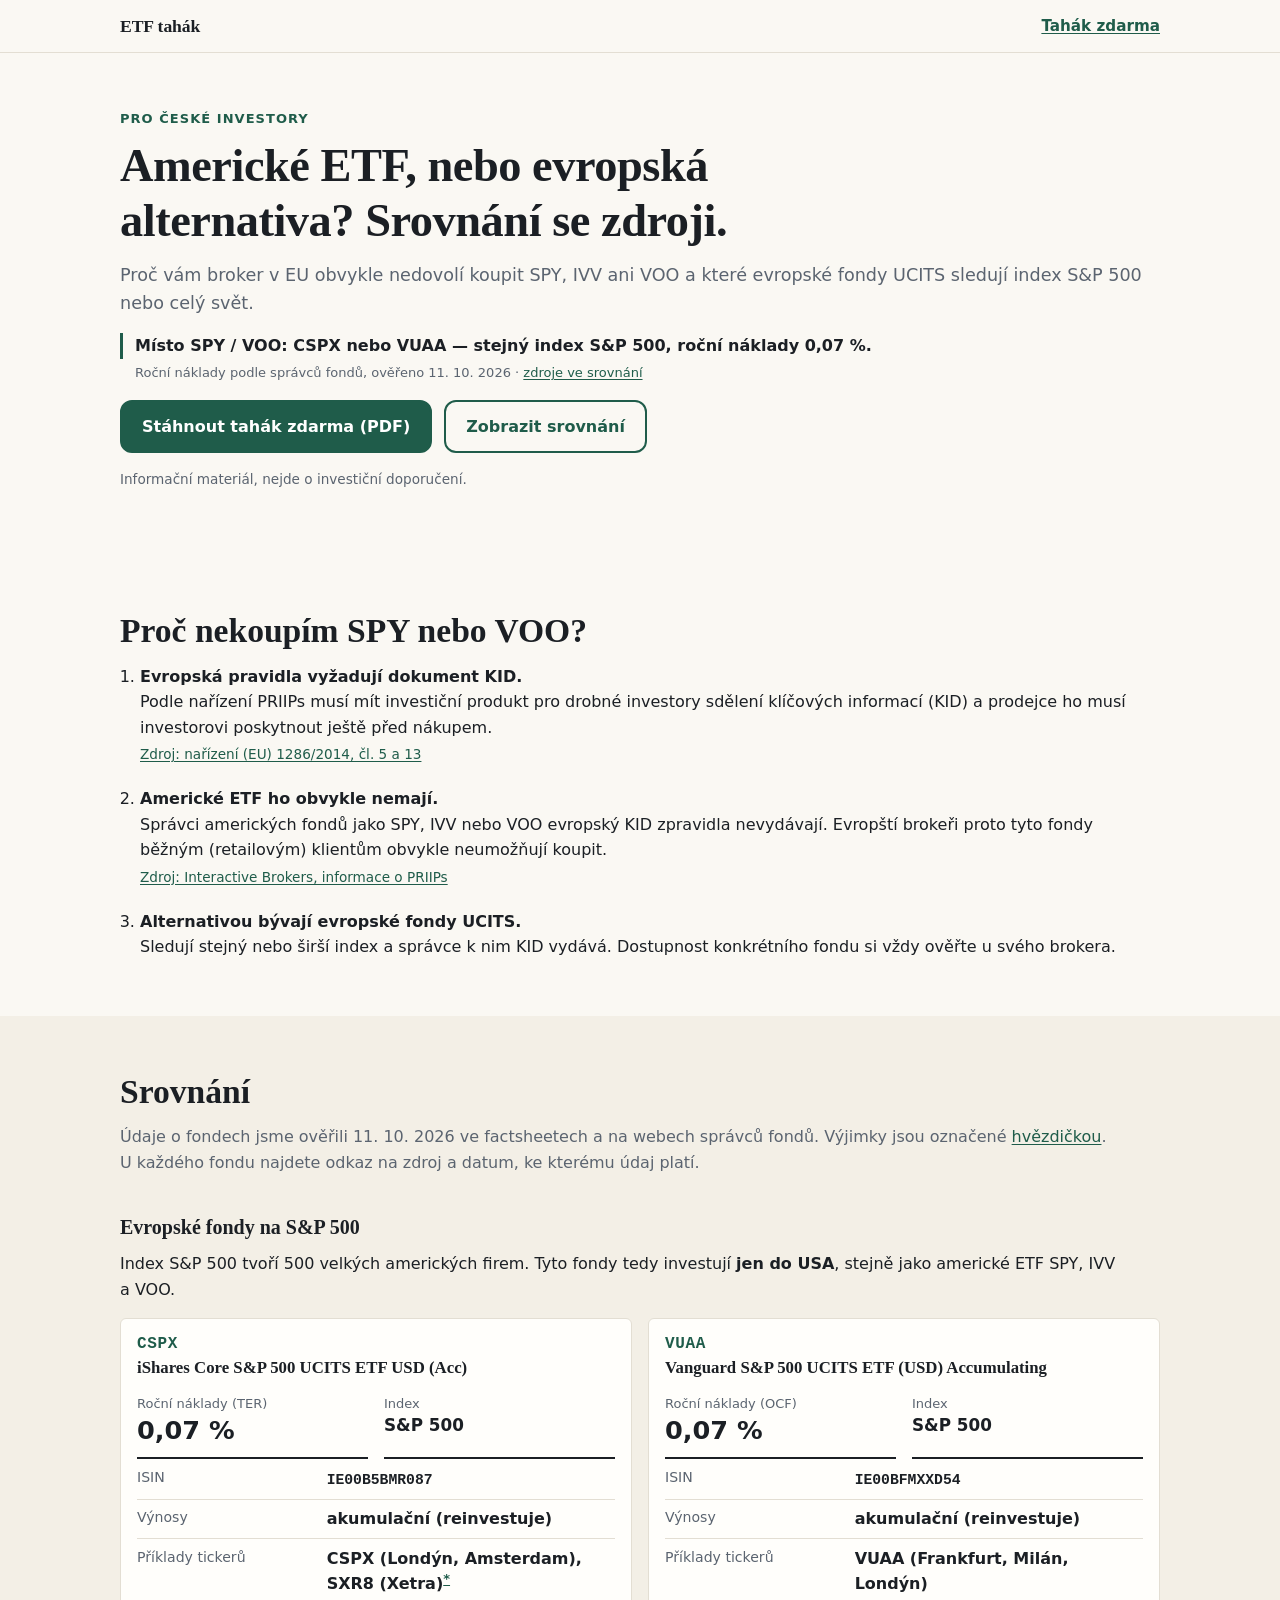
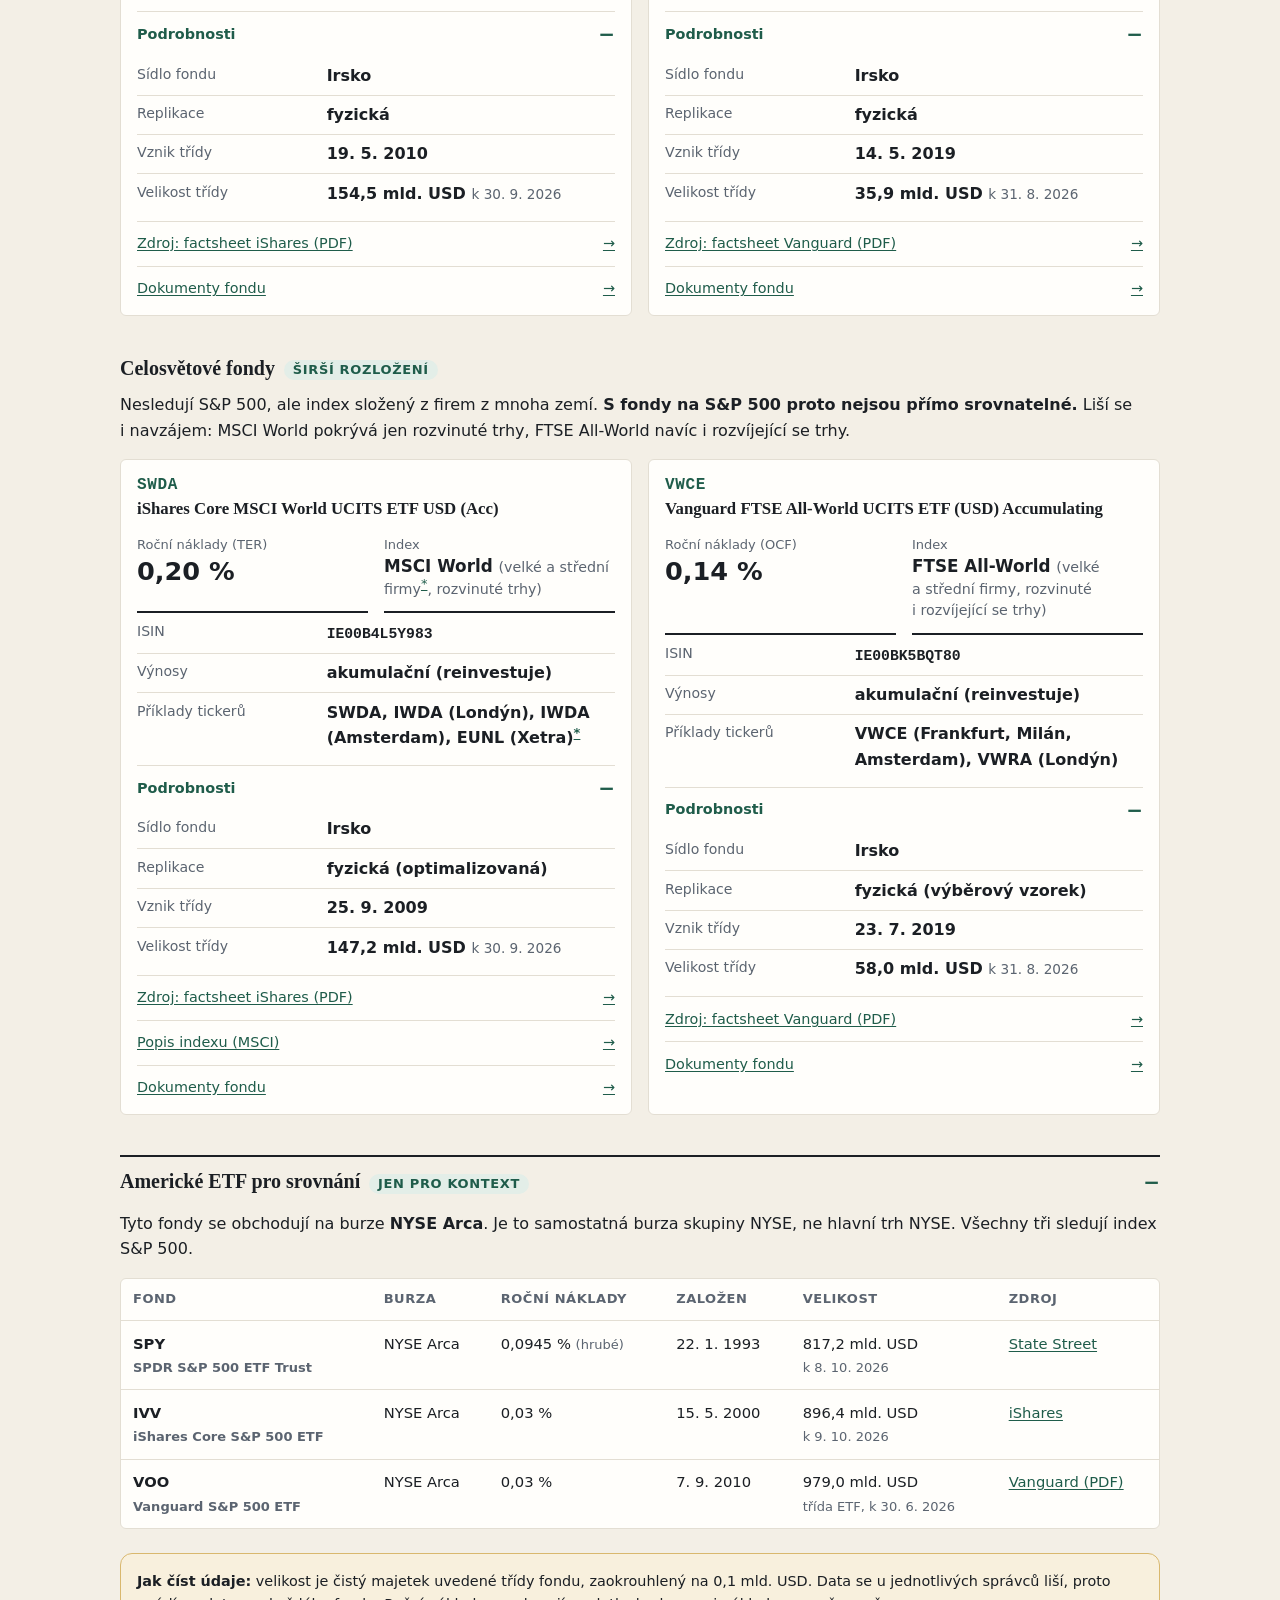
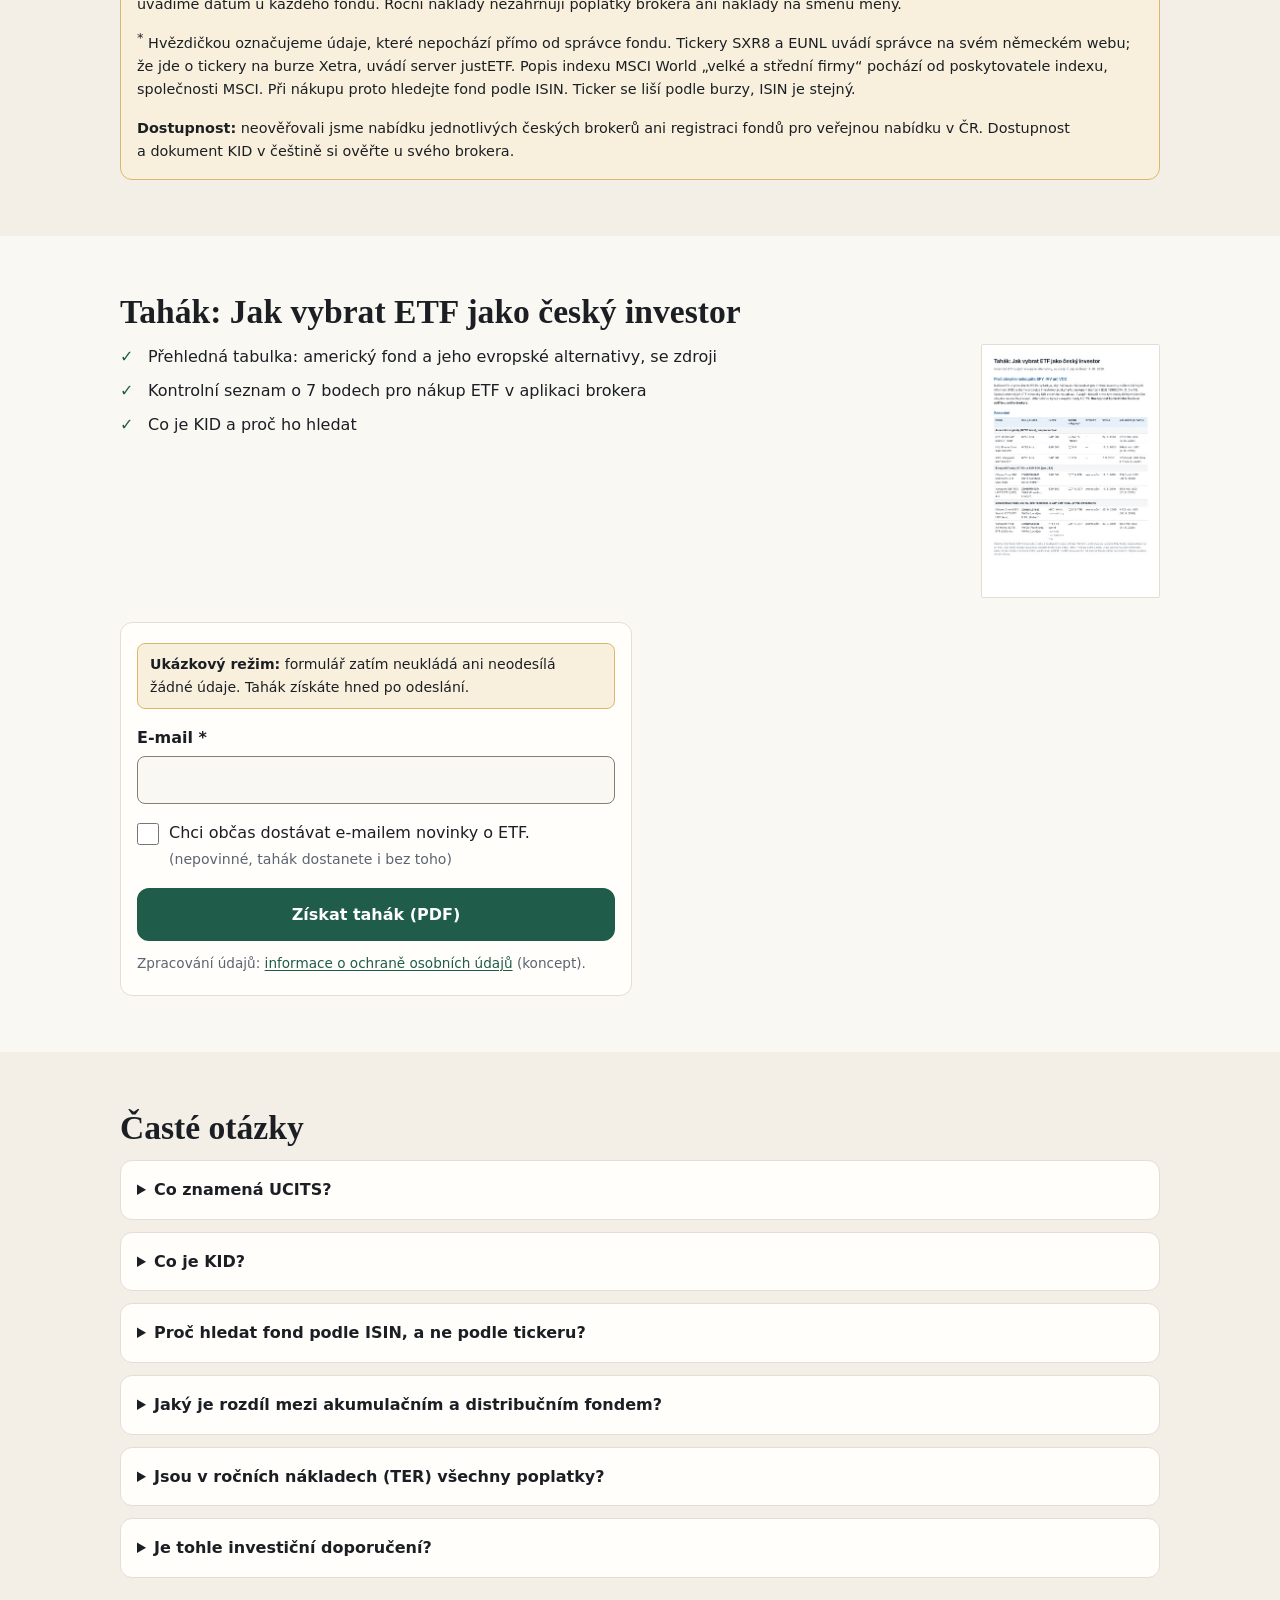
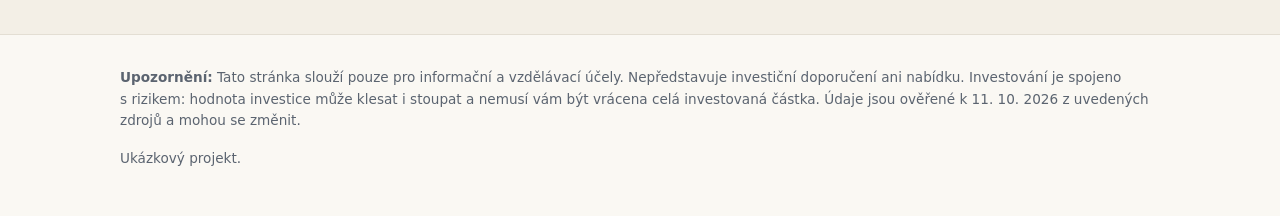
==== index.html @ d131d6ca "feat: mobile conversion and spacing refinement (M4) Hero - Teaser below the subheadline answers the " ====
<!doctype html>
<html lang="cs">
<head>
  <meta charset="utf-8">
  <meta name="viewport" content="width=device-width, initial-scale=1, viewport-fit=cover">
  <title>Americké ETF, nebo evropská alternativa? | Srovnání pro české investory</title>
  <meta name="description" content="Proč evropští brokeři obvykle nenabízejí SPY, IVV ani VOO a jaké evropské fondy UCITS sledují S&amp;P 500 nebo celý svět. Srovnání se zdroji a tahák v PDF zdarma.">
  <!-- Draft: keep out of search engines until the privacy details are confirmed. -->
  <meta name="robots" content="noindex">
  <link rel="icon" href="data:,">
  <meta name="color-scheme" content="light dark">
  <link rel="stylesheet" href="assets/styles.css">
  <script src="assets/app.js" defer></script>
  <!--
    Analytics (GoatCounter, cookieless). Disabled until the site code is known.
    To enable: replace YOUR_CODE and uncomment. Local addresses are not counted.
    <script id="goatcounter-script" data-goatcounter="https://YOUR_CODE.goatcounter.com/count" async src="https://gc.zgo.at/count.js"></script>
  -->
</head>
<body>
  <a class="skip-link" href="#obsah">Přeskočit na obsah</a>

  <header class="site-header">
    <div class="wrap">
      <span class="logo">ETF&nbsp;tahák</span>
      <a class="header-cta" href="#tahak" data-track="cta_click">Tahák zdarma</a>
    </div>
  </header>

  <main id="obsah">
    <!-- Hero -->
    <section class="hero">
      <div class="wrap">
        <p class="eyebrow">Pro české investory</p>
        <h1 id="hero-title" data-variant="default">Americké ETF, nebo evropská alternativa? Srovnání se zdroji.</h1>
        <p class="lead" id="hero-lead">Proč vám broker v&nbsp;EU obvykle nedovolí koupit SPY, IVV ani VOO a&nbsp;které evropské fondy UCITS sledují index S&amp;P&nbsp;500 nebo celý svět.</p>
        <p class="hero-teaser" id="hero-teaser">Místo SPY / VOO: CSPX nebo VUAA — stejný index S&amp;P&nbsp;500, roční náklady 0,07&nbsp;%.</p>
        <p class="hero-teaser-src">Roční náklady podle správců fondů, ověřeno 11.&nbsp;10.&nbsp;2026 · <a href="#srovnani">zdroje ve srovnání</a></p>
        <div class="hero-actions">
          <a class="btn btn-primary" href="#tahak" data-track="cta_click">Stáhnout tahák zdarma (PDF)</a>
          <a class="btn btn-ghost" href="#srovnani" data-track="compare_click">Zobrazit srovnání</a>
        </div>
        <p class="disclaimer-inline">Informační materiál, nejde o&nbsp;investiční doporučení.</p>
      </div>
    </section>

    <!-- Why US ETFs are usually unavailable -->
    <section class="section" id="proc" aria-labelledby="proc-title">
      <div class="wrap">
        <h2 id="proc-title">Proč nekoupím SPY nebo VOO?</h2>
        <ol class="steps">
          <li>
            <strong>Evropská pravidla vyžadují dokument KID.</strong>
            Podle nařízení PRIIPs musí mít investiční produkt pro drobné investory sdělení klíčových informací (KID) a&nbsp;prodejce ho musí investorovi poskytnout ještě před nákupem.
            <a class="src" href="https://eur-lex.europa.eu/eli/reg/2014/1286/oj" target="_blank" rel="noopener">Zdroj: nařízení (EU) 1286/2014, čl.&nbsp;5 a&nbsp;13</a>
          </li>
          <li>
            <strong>Americké ETF ho obvykle nemají.</strong>
            Správci amerických fondů jako SPY, IVV nebo VOO evropský KID zpravidla nevydávají. Evropští brokeři proto tyto fondy běžným (retailovým) klientům obvykle neumožňují koupit.
            <a class="src" href="https://ibkb.interactivebrokers.com/node/2993" target="_blank" rel="noopener">Zdroj: Interactive Brokers, informace o&nbsp;PRIIPs</a>
          </li>
          <li>
            <strong>Alternativou bývají evropské fondy UCITS.</strong>
            Sledují stejný nebo širší index a&nbsp;správce k&nbsp;nim KID vydává. Dostupnost konkrétního fondu si vždy ověřte u&nbsp;svého brokera.
          </li>
        </ol>
      </div>
    </section>

    <!-- Comparison -->
    <section class="section section-alt" id="srovnani" aria-labelledby="srovnani-title">
      <div class="wrap">
        <h2 id="srovnani-title">Srovnání</h2>
        <p class="section-note">Údaje o&nbsp;fondech jsme ověřili 11.&nbsp;10.&nbsp;2026 ve factsheetech a&nbsp;na webech správců fondů. Výjimky jsou označené <a href="#pozn-vyjimky">hvězdičkou</a>. U&nbsp;každého fondu najdete odkaz na zdroj a&nbsp;datum, ke kterému údaj platí.</p>

        <!-- UCITS: S&P 500 -->
        <h3 class="group-title">Evropské fondy na S&amp;P&nbsp;500</h3>
        <p>Index S&amp;P&nbsp;500 tvoří 500 velkých amerických firem. Tyto fondy tedy investují <strong>jen do USA</strong>, stejně jako americké ETF SPY, IVV a&nbsp;VOO.</p>
        <div class="cards">
          <article class="card" aria-labelledby="f-cspx">
            <h4 id="f-cspx"><span class="card-ticker">CSPX</span> iShares Core S&amp;P 500 UCITS ETF USD (Acc)</h4>
            <dl class="facts">
              <div class="fact-key"><dt>Roční náklady (TER)</dt><dd>0,07&nbsp;%</dd></div>
              <div class="fact-key"><dt>Index</dt><dd>S&amp;P 500</dd></div>
              <div><dt>ISIN</dt><dd><code>IE00B5BMR087</code></dd></div>
              <div><dt>Výnosy</dt><dd>akumulační (reinvestuje)</dd></div>
              <div><dt>Příklady tickerů</dt><dd>CSPX (Londýn, Amsterdam), SXR8 (Xetra)<sup><a href="#pozn-vyjimky">*</a></sup></dd></div>
            </dl>
            <details class="card-more" data-open-wide>
              <summary>Podrobnosti</summary>
              <dl class="facts">
                <div><dt>Sídlo fondu</dt><dd>Irsko</dd></div>
                <div><dt>Replikace</dt><dd>fyzická</dd></div>
                <div><dt>Vznik třídy</dt><dd>19.&nbsp;5.&nbsp;2010</dd></div>
                <div><dt>Velikost třídy</dt><dd>154,5&nbsp;mld.&nbsp;USD <small>k&nbsp;30.&nbsp;9.&nbsp;2026</small></dd></div>
              </dl>
            </details>
            <ul class="card-src">
              <li><a href="https://www.ishares.com/uk/individual/en/literature/fact-sheet/cspx-ishares-core-s-p-500-ucits-etf-fund-fact-sheet-en-gb.pdf" target="_blank" rel="noopener" data-track="source_click">Zdroj: factsheet iShares (PDF)</a></li>
              <li><a href="https://www.ishares.com/uk/individual/en/products/253743/ishares-sp-500-b-ucits-etf-acc-fund" target="_blank" rel="noopener" data-track="source_click">Dokumenty fondu</a></li>
            </ul>
          </article>

          <article class="card" aria-labelledby="f-vuaa">
            <h4 id="f-vuaa"><span class="card-ticker">VUAA</span> Vanguard S&amp;P 500 UCITS ETF (USD) Accumulating</h4>
            <dl class="facts">
              <div class="fact-key"><dt>Roční náklady (OCF)</dt><dd>0,07&nbsp;%</dd></div>
              <div class="fact-key"><dt>Index</dt><dd>S&amp;P 500</dd></div>
              <div><dt>ISIN</dt><dd><code>IE00BFMXXD54</code></dd></div>
              <div><dt>Výnosy</dt><dd>akumulační (reinvestuje)</dd></div>
              <div><dt>Příklady tickerů</dt><dd>VUAA (Frankfurt, Milán, Londýn)</dd></div>
            </dl>
            <details class="card-more" data-open-wide>
              <summary>Podrobnosti</summary>
              <dl class="facts">
                <div><dt>Sídlo fondu</dt><dd>Irsko</dd></div>
                <div><dt>Replikace</dt><dd>fyzická</dd></div>
                <div><dt>Vznik třídy</dt><dd>14.&nbsp;5.&nbsp;2019</dd></div>
                <div><dt>Velikost třídy</dt><dd>35,9&nbsp;mld.&nbsp;USD <small>k&nbsp;31.&nbsp;8.&nbsp;2026</small></dd></div>
              </dl>
            </details>
            <ul class="card-src">
              <li><a href="https://fund-docs.vanguard.com/SandP_500_UCITS_ETF_USD_Accumulating_9694_NETH_INT_DU.pdf" target="_blank" rel="noopener" data-track="source_click">Zdroj: factsheet Vanguard (PDF)</a></li>
              <li><a href="https://www.nl.vanguard/professional/product/etf/equity/9694/sp-500-ucits-etf-usd-accumulating" target="_blank" rel="noopener" data-track="source_click">Dokumenty fondu</a></li>
            </ul>
          </article>
        </div>

        <!-- UCITS: global -->
        <h3 class="group-title">Celosvětové fondy <span class="tag">širší rozložení</span></h3>
        <p>Nesledují S&amp;P&nbsp;500, ale index složený z&nbsp;firem z&nbsp;mnoha zemí. <strong>S&nbsp;fondy na S&amp;P&nbsp;500 proto nejsou přímo srovnatelné.</strong> Liší se i&nbsp;navzájem: MSCI World pokrývá jen rozvinuté trhy, FTSE All-World navíc i&nbsp;rozvíjející se trhy.</p>
        <div class="cards">
          <article class="card" aria-labelledby="f-swda">
            <h4 id="f-swda"><span class="card-ticker">SWDA</span> iShares Core MSCI World UCITS ETF USD (Acc)</h4>
            <dl class="facts">
              <div class="fact-key"><dt>Roční náklady (TER)</dt><dd>0,20&nbsp;%</dd></div>
              <div class="fact-key"><dt>Index</dt><dd>MSCI World <small>(velké a&nbsp;střední firmy<sup><a href="#pozn-vyjimky">*</a></sup>, rozvinuté trhy)</small></dd></div>
              <div><dt>ISIN</dt><dd><code>IE00B4L5Y983</code></dd></div>
              <div><dt>Výnosy</dt><dd>akumulační (reinvestuje)</dd></div>
              <div><dt>Příklady tickerů</dt><dd>SWDA, IWDA (Londýn), IWDA (Amsterdam), EUNL (Xetra)<sup><a href="#pozn-vyjimky">*</a></sup></dd></div>
            </dl>
            <details class="card-more" data-open-wide>
              <summary>Podrobnosti</summary>
              <dl class="facts">
                <div><dt>Sídlo fondu</dt><dd>Irsko</dd></div>
                <div><dt>Replikace</dt><dd>fyzická (optimalizovaná)</dd></div>
                <div><dt>Vznik třídy</dt><dd>25.&nbsp;9.&nbsp;2009</dd></div>
                <div><dt>Velikost třídy</dt><dd>147,2&nbsp;mld.&nbsp;USD <small>k&nbsp;30.&nbsp;9.&nbsp;2026</small></dd></div>
              </dl>
            </details>
            <ul class="card-src">
              <li><a href="https://www.ishares.com/uk/individual/en/literature/fact-sheet/swda-ishares-core-msci-world-ucits-etf-fund-fact-sheet-en-gb.pdf" target="_blank" rel="noopener" data-track="source_click">Zdroj: factsheet iShares (PDF)</a></li>
              <li><a href="https://www.msci.com/indexes/index/990100" target="_blank" rel="noopener" data-track="source_click">Popis indexu (MSCI)</a></li>
              <li><a href="https://www.ishares.com/uk/individual/en/products/251882/ishares-msci-world-ucits-etf-acc-fund" target="_blank" rel="noopener" data-track="source_click">Dokumenty fondu</a></li>
            </ul>
          </article>

          <article class="card" aria-labelledby="f-vwce">
            <h4 id="f-vwce"><span class="card-ticker">VWCE</span> Vanguard FTSE All-World UCITS ETF (USD) Accumulating</h4>
            <dl class="facts">
              <div class="fact-key"><dt>Roční náklady (OCF)</dt><dd>0,14&nbsp;%</dd></div>
              <div class="fact-key"><dt>Index</dt><dd>FTSE All-World <small>(velké a&nbsp;střední firmy, rozvinuté i&nbsp;rozvíjející se trhy)</small></dd></div>
              <div><dt>ISIN</dt><dd><code>IE00BK5BQT80</code></dd></div>
              <div><dt>Výnosy</dt><dd>akumulační (reinvestuje)</dd></div>
              <div><dt>Příklady tickerů</dt><dd>VWCE (Frankfurt, Milán, Amsterdam), VWRA (Londýn)</dd></div>
            </dl>
            <details class="card-more" data-open-wide>
              <summary>Podrobnosti</summary>
              <dl class="facts">
                <div><dt>Sídlo fondu</dt><dd>Irsko</dd></div>
                <div><dt>Replikace</dt><dd>fyzická (výběrový vzorek)</dd></div>
                <div><dt>Vznik třídy</dt><dd>23.&nbsp;7.&nbsp;2019</dd></div>
                <div><dt>Velikost třídy</dt><dd>58,0&nbsp;mld.&nbsp;USD <small>k&nbsp;31.&nbsp;8.&nbsp;2026</small></dd></div>
              </dl>
            </details>
            <ul class="card-src">
              <li><a href="https://fund-docs.vanguard.com/FTSE_All-World_UCITS_ETF_USD_Accumulating_9679_CH_RET_EN.pdf" target="_blank" rel="noopener" data-track="source_click">Zdroj: factsheet Vanguard (PDF)</a></li>
              <li><a href="https://www.vanguard.co.uk/professional/product/etf/equity/9679/ftse-all-world-ucits-etf-usd-accumulating" target="_blank" rel="noopener" data-track="source_click">Dokumenty fondu</a></li>
            </ul>
          </article>
        </div>

        <!-- US-listed ETFs: context only, in a disclosure after the UCITS funds.
             app.js opens it on wide screens. -->
        <details class="us-funds" id="americke-etf" data-open-wide>
          <summary><h3>Americké ETF pro srovnání <span class="tag">jen pro kontext</span></h3></summary>
          <p>Tyto fondy se obchodují na burze <strong>NYSE Arca</strong>. Je to samostatná burza skupiny NYSE, ne hlavní trh NYSE. Všechny tři sledují index S&amp;P&nbsp;500.</p>
          <div class="table-scroll" role="region" aria-label="Americké ETF na S&amp;P 500" tabindex="0">
            <table class="data-table">
              <thead>
                <tr>
                  <th scope="col">Fond</th>
                  <th scope="col">Burza</th>
                  <th scope="col">Roční náklady</th>
                  <th scope="col">Založen</th>
                  <th scope="col">Velikost</th>
                  <th scope="col">Zdroj</th>
                </tr>
              </thead>
              <tbody>
                <tr>
                  <th scope="row">SPY<br><small>SPDR S&amp;P 500 ETF Trust</small></th>
                  <td data-label="Burza">NYSE Arca</td>
                  <td data-label="Roční náklady">0,0945&nbsp;% <small>(hrubé)</small></td>
                  <td data-label="Založen">22.&nbsp;1.&nbsp;1993</td>
                  <td data-label="Velikost">817,2&nbsp;mld.&nbsp;USD<br><small>k&nbsp;8.&nbsp;10.&nbsp;2026</small></td>
                  <td data-label="Zdroj"><a href="https://www.ssga.com/us/en/intermediary/etfs/spdr-sp-500-etf-trust-spy" target="_blank" rel="noopener" data-track="source_click">State Street</a></td>
                </tr>
                <tr>
                  <th scope="row">IVV<br><small>iShares Core S&amp;P 500 ETF</small></th>
                  <td data-label="Burza">NYSE Arca</td>
                  <td data-label="Roční náklady">0,03&nbsp;%</td>
                  <td data-label="Založen">15.&nbsp;5.&nbsp;2000</td>
                  <td data-label="Velikost">896,4&nbsp;mld.&nbsp;USD<br><small>k&nbsp;9.&nbsp;10.&nbsp;2026</small></td>
                  <td data-label="Zdroj"><a href="https://www.ishares.com/us/products/239726/ishares-core-sp-500-etf" target="_blank" rel="noopener" data-track="source_click">iShares</a></td>
                </tr>
                <tr>
                  <th scope="row">VOO<br><small>Vanguard S&amp;P 500 ETF</small></th>
                  <td data-label="Burza">NYSE Arca</td>
                  <td data-label="Roční náklady">0,03&nbsp;%</td>
                  <td data-label="Založen">7.&nbsp;9.&nbsp;2010</td>
                  <td data-label="Velikost">979,0&nbsp;mld.&nbsp;USD<br><small>třída ETF, k&nbsp;30.&nbsp;6.&nbsp;2026</small></td>
                  <td data-label="Zdroj"><a href="https://fund-docs.vanguard.com/F0968.pdf" target="_blank" rel="noopener" data-track="source_click">Vanguard (PDF)</a></td>
                </tr>
              </tbody>
            </table>
          </div>
        </details>

        <div class="notes">
          <p><strong>Jak číst údaje:</strong> velikost je čistý majetek uvedené třídy fondu, zaokrouhlený na 0,1&nbsp;mld.&nbsp;USD. Data se u&nbsp;jednotlivých správců liší, proto uvádíme datum u&nbsp;každého fondu. Roční náklady nezahrnují poplatky brokera ani náklady na směnu měny.</p>
          <p id="pozn-vyjimky"><sup>*</sup> Hvězdičkou označujeme údaje, které nepochází přímo od správce fondu. Tickery SXR8 a&nbsp;EUNL uvádí správce na svém německém webu; že jde o&nbsp;tickery na burze Xetra, uvádí server justETF. Popis indexu MSCI World „velké a&nbsp;střední firmy“ pochází od poskytovatele indexu, společnosti MSCI. Při nákupu proto hledejte fond podle ISIN. Ticker se liší podle burzy, ISIN je stejný.</p>
          <p><strong>Dostupnost:</strong> neověřovali jsme nabídku jednotlivých českých brokerů ani registraci fondů pro veřejnou nabídku v&nbsp;ČR. Dostupnost a&nbsp;dokument KID v&nbsp;češtině si ověřte u&nbsp;svého brokera.</p>
        </div>
      </div>
    </section>

    <!-- Lead magnet -->
    <section class="section" id="tahak" aria-labelledby="tahak-title">
      <div class="wrap">
        <h2 id="tahak-title">Tahák: Jak vybrat ETF jako český investor</h2>
        <div class="magnet">
          <ul class="ticks">
            <li>Přehledná tabulka: americký fond a&nbsp;jeho evropské alternativy, se zdroji</li>
            <li>Kontrolní seznam o&nbsp;7&nbsp;bodech pro nákup ETF v&nbsp;aplikaci brokera</li>
            <li>Co je KID a&nbsp;proč ho hledat</li>
          </ul>
          <img class="magnet-preview" src="assets/tahak-nahled.jpg" width="179" height="254" loading="lazy" decoding="async"
               alt="Náhled první strany taháku: srovnávací tabulka amerických ETF a&nbsp;evropských fondů UCITS s&nbsp;ročními náklady, daty vzniku a&nbsp;velikostí">
        </div>
        <!--
          Lead form. DEMO MODE: no data-netlify attribute, so Netlify registers
          no form and stores nothing. To go live (only after the privacy page
          is completed), see README "Going live": add data-netlify="true" and
          set data-lead-mode="live".
        -->
        <form id="lead-form" class="lead-form" name="lead" method="POST" action="/dekujeme.html"
              data-lead-mode="demo" netlify-honeypot="company" novalidate>
          <p class="demo-banner" data-demo-only>
            <strong>Ukázkový režim:</strong> formulář zatím neukládá ani neodesílá žádné údaje. Tahák získáte hned po odeslání.
          </p>
          <input type="hidden" name="form-name" value="lead">
          <p class="hp" aria-hidden="true">
            <label>Nevyplňujte <input name="company" tabindex="-1" autocomplete="off"></label>
          </p>

          <div class="field">
            <label for="email">E-mail <span aria-hidden="true">*</span></label>
            <input id="email" name="email" type="email" inputmode="email" autocomplete="email" required
                   aria-describedby="email-error">
            <p class="field-error" id="email-error" hidden>Zadejte prosím platný e-mail, například jana@example.cz.</p>
          </div>
          <div class="field field-check">
            <input id="marketing_consent" name="marketing_consent" type="checkbox" value="yes">
            <label for="marketing_consent">Chci občas dostávat e-mailem novinky o&nbsp;ETF. <span class="optional">(nepovinné, tahák dostanete i&nbsp;bez toho)</span></label>
          </div>

          <!-- Attribution, filled in by assets/app.js -->
          <input type="hidden" name="utm_source">
          <input type="hidden" name="utm_medium">
          <input type="hidden" name="utm_campaign">
          <input type="hidden" name="utm_content">
          <input type="hidden" name="utm_term">
          <input type="hidden" name="gclid">
          <input type="hidden" name="fbclid">
          <input type="hidden" name="landing_variant">
          <input type="hidden" name="landing_url">
          <input type="hidden" name="referrer">
          <input type="hidden" name="time_to_submit_ms">

          <button class="btn btn-primary btn-block" type="submit">Získat tahák (PDF)</button>
          <p class="form-error" id="form-error" role="alert" hidden>Odeslání se nepovedlo. Zkontrolujte připojení a&nbsp;zkuste to prosím znovu.</p>
          <p class="form-note">Zpracování údajů: <a href="ochrana-udaju.html">informace o&nbsp;ochraně osobních údajů</a> (koncept).</p>
          <noscript><p class="form-note">Bez JavaScriptu formulář v&nbsp;ukázkovém režimu nefunguje. <a href="dekujeme.html">Tahák najdete zde.</a></p></noscript>
        </form>

        <div id="lead-success" class="lead-success" tabindex="-1" hidden>
          <h3>Hotovo, tahák je váš</h3>
          <p>Stáhněte si ho hned. Nic dalšího nemusíte dělat.</p>
          <a class="btn btn-primary btn-block" href="assets/tahak-etf.pdf" download data-track="magnet_download">Stáhnout tahák (PDF, 2&nbsp;strany)</a>
          <p class="form-note" data-demo-only>Ukázkový režim: žádné údaje nebyly uloženy.</p>
        </div>
      </div>
    </section>

    <!-- FAQ -->
    <section class="section section-alt" id="faq" aria-labelledby="faq-title">
      <div class="wrap">
        <h2 id="faq-title">Časté otázky</h2>
        <details>
          <summary>Co znamená UCITS?</summary>
          <p>UCITS je evropský regulační rámec pro investiční fondy. Všechny čtyři fondy ve srovnání jsou fondy UCITS se sídlem v&nbsp;Irsku.</p>
        </details>
        <details>
          <summary>Co je KID?</summary>
          <p>Sdělení klíčových informací (Key Information Document) je krátký standardizovaný dokument. Popisuje produkt, jeho rizika, náklady a&nbsp;možné scénáře vývoje. Pro drobné investory v&nbsp;EU ho vyžaduje nařízení PRIIPs.</p>
        </details>
        <details>
          <summary>Proč hledat fond podle ISIN, a&nbsp;ne podle tickeru?</summary>
          <p>Stejný fond může mít na různých burzách různé tickery (například CSPX v&nbsp;Londýně a&nbsp;SXR8 na Xetře<sup><a href="#pozn-vyjimky">*</a></sup>). ISIN fond jednoznačně určuje.</p>
        </details>
        <details>
          <summary>Jaký je rozdíl mezi akumulačním a&nbsp;distribučním fondem?</summary>
          <p>Akumulační fond výnosy (například dividendy) automaticky reinvestuje. Distribuční fond je vyplácí investorům. Všechny fondy ve srovnání jsou akumulační.</p>
        </details>
        <details>
          <summary>Jsou v&nbsp;ročních nákladech (TER) všechny poplatky?</summary>
          <p>Ne. K&nbsp;nákladům fondu se přidávají poplatky brokera, případná směna měny a&nbsp;rozdíl mezi nákupní a&nbsp;prodejní cenou.</p>
        </details>
        <details>
          <summary>Je tohle investiční doporučení?</summary>
          <p>Ne. Stránka slouží jen pro informační a&nbsp;vzdělávací účely. Nezohledňuje vaši finanční situaci, cíle ani zkušenosti.</p>
        </details>
      </div>
    </section>
  </main>

  <footer class="site-footer">
    <div class="wrap">
      <p><strong>Upozornění:</strong> Tato stránka slouží pouze pro informační a&nbsp;vzdělávací účely. Nepředstavuje investiční doporučení ani nabídku. Investování je spojeno s&nbsp;rizikem: hodnota investice může klesat i&nbsp;stoupat a&nbsp;nemusí vám být vrácena celá investovaná částka. Údaje jsou ověřené k&nbsp;11.&nbsp;10.&nbsp;2026 z&nbsp;uvedených zdrojů a&nbsp;mohou se změnit.</p>
      <p>Ukázkový projekt.</p>
    </div>
  </footer>
</body>
</html>
---- assets/styles.css ----
/* Mobile-first styles. Light palette on :root, dark overrides below.
   Editorial direction: warm paper, dark ink, one deep-green accent,
   serif headings over a system sans-serif body. */
:root {
  /* Colour */
  --bg: #faf8f3;          /* paper */
  --bg-alt: #f3efe6;      /* alternate section paper */
  --surface: #fffefb;     /* cards, table, form */
  --text: #1b1f24;        /* ink */
  --muted: #5b6470;
  --border: #e3ded3;      /* rules */
  --border-strong: #857e72; /* input boundaries, >= 3:1 on all backgrounds */
  --accent: #1f5c4a;      /* deep green */
  --accent-text: #ffffff;
  --accent-soft: #e3eee8;
  --warn-soft: #f8f0dd;
  --warn-border: #d9b86e;
  --error: #b3261e;

  /* Type. Czech diacritics checked in Chrome on macOS for Iowan Old Style, Charter, Georgia and the system sans. */
  --font-sans: system-ui, -apple-system, "Segoe UI", Roboto, "Helvetica Neue", Arial, sans-serif;
  --font-serif: "Iowan Old Style", Charter, Georgia, "Noto Serif", "Times New Roman", serif;
  --font-mono: ui-monospace, SFMono-Regular, Menlo, Consolas, monospace;

  /* Spacing scale */
  --space-xs: .5rem;
  --space-s: .75rem;
  --space-m: 1rem;
  --space-l: 1.5rem;
  --space-xl: 2.5rem;
  --space-2xl: 3.5rem;

  --radius: 12px;
  --radius-s: 6px;        /* comparison table and fund cards */
  --gutter: 1rem;
  --maxw: 68rem;
  color-scheme: light;
}

@media (prefers-color-scheme: dark) {
  :root {
    --bg: #14171a;
    --bg-alt: #191d21;
    --surface: #1e2328;
    --text: #e8e4da;
    --muted: #a7afb8;
    --border: #2c3238;
    --border-strong: #727b84;
    --accent: #7cc4a8;
    --accent-text: #14171a;
    --accent-soft: #1b2e28;
    --warn-soft: #29231a;
    --warn-border: #7a5f28;
    --error: #ff8a7a;
    color-scheme: dark;
  }
}

*, *::before, *::after { box-sizing: border-box; }

html { scroll-behavior: smooth; }
@media (prefers-reduced-motion: reduce) { html { scroll-behavior: auto; } }

body {
  margin: 0;
  background: var(--bg);
  color: var(--text);
  font: 1rem/1.6 var(--font-sans);
  -webkit-text-size-adjust: 100%;
}

img { max-width: 100%; height: auto; }
a { color: var(--accent); text-underline-offset: 2px; }
a:focus-visible, button:focus-visible, summary:focus-visible, input:focus-visible, [tabindex]:focus-visible {
  outline: 3px solid var(--accent);
  outline-offset: 2px;
}
code { font-family: var(--font-mono); font-size: .92em; }

.wrap {
  max-width: var(--maxw);
  margin: 0 auto;
  padding-inline: max(var(--gutter), env(safe-area-inset-left, 0px));
}

.skip-link {
  position: absolute; left: -9999px; top: 0;
  background: var(--accent); color: var(--accent-text); padding: .5rem 1rem; z-index: 10;
}
.skip-link:focus { left: 0; }

/* Header */
.site-header {
  position: sticky; top: 0; z-index: 5;
  background: var(--bg);
  border-bottom: 1px solid var(--border);
  padding-top: env(safe-area-inset-top, 0px);
}
.site-header .wrap { display: flex; align-items: center; justify-content: space-between; min-height: 3.25rem; }
.logo { font-family: var(--font-serif); font-weight: 700; font-size: 1.1rem; letter-spacing: -.005em; }
.header-cta { font-weight: 600; font-size: .95rem; padding: .5rem 0; }

/* Typography */
h1, h2, h3, h4 { font-family: var(--font-serif); font-weight: 700; line-height: 1.2; margin: 0 0 var(--space-s); text-wrap: balance; }
h1 { font-size: clamp(1.65rem, 1.05rem + 3.6vw, 2.9rem); letter-spacing: -.01em; }
h2 { font-size: clamp(1.45rem, 1.15rem + 1.4vw, 2.1rem); }
h3 { font-size: 1.25rem; margin-top: 2rem; }
h4 { font-size: 1.05rem; }
p { margin: 0 0 var(--space-m); }
/* Never below 13px. */
small { color: var(--muted); font-size: max(.85em, .8125rem); }
/* Footnote markers: readable size without stretching the line height. */
sup { font-size: .8125rem; line-height: 0; }

.eyebrow { text-transform: uppercase; letter-spacing: .08em; font-size: .8125rem; font-weight: 700; color: var(--accent); margin-bottom: var(--space-xs); }
.lead { font-size: 1.1rem; color: var(--muted); }
.tag {
  display: inline-block; vertical-align: middle;
  font-family: var(--font-sans); font-size: .8125rem; font-weight: 600; text-transform: uppercase; letter-spacing: .05em;
  background: var(--accent-soft); color: var(--accent);
  border-radius: 999px; padding: .15rem .55rem; margin-left: .25rem;
}

/* Sections */
.hero { padding-block: var(--space-l); }
.section { padding-block: 2rem; }
.section-alt { background: var(--bg-alt); }
.section-note { color: var(--muted); }
.group-title { margin-top: 2.5rem; }

/* Buttons */
.hero-actions { display: flex; flex-direction: column; gap: .75rem; margin: var(--space-m) 0; }
.btn {
  display: inline-flex; align-items: center; justify-content: center;
  min-height: 3rem; padding: .75rem 1.25rem;
  border-radius: var(--radius); border: 2px solid var(--accent);
  font: inherit; font-weight: 700; text-decoration: none; cursor: pointer;
}
.btn-primary { background: var(--accent); color: var(--accent-text); }
.btn-ghost { background: transparent; color: var(--accent); }
.disclaimer-inline { font-size: .85rem; color: var(--muted); margin-bottom: 0; }
/* Hero teaser: the ad's promise answered with sourced numbers. */
.hero-teaser {
  margin: var(--space-m) 0 .25rem; padding-left: var(--space-s);
  border-left: 3px solid var(--accent);
  font-weight: 600; font-variant-numeric: tabular-nums;
}
.hero-teaser-src { font-size: .8125rem; color: var(--muted); margin: 0 0 0 calc(var(--space-s) + 3px); }

/* Steps */
.steps { padding-left: 1.25rem; margin: 0; }
.steps li { margin-bottom: 1.25rem; }
.steps li:last-child { margin-bottom: 0; }
.steps strong { display: block; }
.src { display: block; font-size: .85rem; margin-top: .25rem; }

/* US table */
.table-scroll { overflow-x: auto; border: 1px solid var(--border); border-radius: var(--radius-s); background: var(--surface); margin-bottom: 1rem; }
.data-table { border-collapse: collapse; width: 100%; min-width: 40rem; font-size: .92rem; font-variant-numeric: tabular-nums; }
.data-table th, .data-table td { text-align: left; padding: .65rem .75rem; border-bottom: 1px solid var(--border); vertical-align: top; }
.data-table thead th { font-size: .8125rem; text-transform: uppercase; letter-spacing: .04em; color: var(--muted); }
.data-table tbody tr:last-child > * { border-bottom: 0; }

/* Narrow screens: the same table, each fund row stacked into a labelled
   block, so no column is hidden behind horizontal scrolling. Labels come
   from data-label; values and links stay in the original cells. */
@media (max-width: 47.9375rem) {
  .data-table { min-width: 0; }
  .data-table thead {
    /* Visually hidden, still available to assistive technology. */
    position: absolute; width: 1px; height: 1px; overflow: hidden;
    clip-path: inset(50%); white-space: nowrap;
  }
  .data-table, .data-table tbody, .data-table tr, .data-table th, .data-table td { display: block; }
  .data-table tbody tr { padding: .75rem; border-bottom: 1px solid var(--border); }
  .data-table tbody tr:last-child { border-bottom: 0; }
  .data-table tbody th { padding: 0 0 .35rem; border-bottom: 0; }
  .data-table td { position: relative; padding: .4rem 0 .4rem 7rem; border-bottom: 0; }
  .data-table tbody tr > td:not(:last-child) { border-bottom: 1px solid var(--border); }
  .data-table td::before {
    content: attr(data-label);
    position: absolute; left: 0; top: .4rem; width: 6.5rem;
    white-space: nowrap; color: var(--muted);
  }
}

/* UCITS fund cards: ticker first, fee and index as key facts, then the
   remaining facts as label/value rows, then source links as tappable rows. */
.cards { display: grid; gap: 1rem; grid-template-columns: 1fr; }
.card {
  background: var(--surface);
  border: 1px solid var(--border);
  border-radius: var(--radius-s);
  padding: 1rem 1rem .25rem;
}
.card h4 { margin-bottom: var(--space-s); }
.card-ticker {
  display: block; margin-bottom: .2rem;
  font-family: var(--font-mono); font-size: 1rem; font-weight: 700; letter-spacing: .04em;
  color: var(--accent);
}
.facts { display: grid; grid-template-columns: 1fr 1fr; column-gap: 1rem; margin: 0 0 .5rem; }
.facts > div { grid-column: 1 / -1; display: grid; grid-template-columns: minmax(6.5rem, 38%) 1fr; gap: .5rem; padding: .4rem 0; border-bottom: 1px solid var(--border); }
.facts > div:last-child { border-bottom: 0; }
.facts dt { color: var(--muted); font-size: .88rem; }
.facts dd { margin: 0; font-weight: 600; overflow-wrap: anywhere; font-variant-numeric: tabular-nums; }
.facts dd small { font-weight: 400; }
/* Key facts: two columns, label above value, fee in large type. */
.facts > .fact-key { grid-column: auto; display: block; padding: .25rem 0 .75rem; border-bottom: 2px solid var(--text); }
.facts > .fact-key dt { font-size: .8125rem; }
.facts > .fact-key dd { font-size: 1.05rem; line-height: 1.3; }
.facts > .fact-key:first-child dd { font-size: 1.6rem; line-height: 1.2; }
/* Source links: full-width rows, at least 44px tall. */
.card-src { list-style: none; margin: 0; padding: 0; font-size: .9rem; }
.card-src li { border-top: 1px solid var(--border); }
.card-src a { display: flex; align-items: center; justify-content: space-between; gap: .5rem; min-height: 2.75rem; padding: .35rem 0; }
/* Decorative arrow, hidden from assistive technology where "/ alt" is supported. */
.card-src a::after { content: "→"; content: "→" / ""; text-decoration: none; flex: none; }

.notes {
  margin-top: 1.5rem; padding: 1rem;
  background: var(--warn-soft); border: 1px solid var(--warn-border); border-radius: var(--radius);
  font-size: .9rem;
}
.notes p:last-child { margin-bottom: 0; }

/* Comparison disclosures. Native <details>; app.js opens them from 48rem. */
.us-funds { margin-top: var(--space-xl); }
.us-funds > summary, .card-more > summary {
  display: flex; align-items: center; justify-content: space-between; gap: .75rem;
  min-height: 2.75rem; cursor: pointer; list-style: none;
}
.us-funds > summary::-webkit-details-marker, .card-more > summary::-webkit-details-marker { display: none; }
/* Open/closed indicator; decorative, hidden from assistive technology where "/ alt" is supported. */
.us-funds > summary::after, .card-more > summary::after {
  content: "+"; content: "+" / ""; flex: none;
  font: 700 1.25rem/1 var(--font-sans); color: var(--accent);
}
.us-funds[open] > summary::after, .card-more[open] > summary::after { content: "−"; content: "−" / ""; }
.us-funds > summary { border-top: 2px solid var(--text); padding-top: var(--space-xs); margin-bottom: var(--space-s); }
.us-funds > summary h3 { margin: 0; text-wrap: wrap; } /* balance pushed this heading + tag to 4 lines */
.card-more { border-top: 1px solid var(--border); }
.card-more > summary { font-size: .9rem; font-weight: 600; color: var(--accent); }
.card-more > .facts { margin-top: 0; }

/* Lead magnet */
.magnet { display: grid; grid-template-columns: 1fr auto; gap: var(--space-m); align-items: start; margin-bottom: var(--space-l); }
.magnet .ticks { margin: 0; }
.magnet-preview {
  width: clamp(5.5rem, 26vw, 11.2rem); height: auto;
  border: 1px solid var(--border); border-radius: 2px; background: #fff;
}
.ticks { list-style: none; padding: 0; margin: 0 0 1.5rem; }
.ticks li { padding-left: 1.75rem; position: relative; margin-bottom: .5rem; }
.ticks li::before { content: "✓"; position: absolute; left: 0; color: var(--accent); font-weight: 800; }

/* FAQ */
#faq details { background: var(--surface); border: 1px solid var(--border); border-radius: var(--radius); margin-bottom: .75rem; }
#faq details:last-child { margin-bottom: 0; }
#faq summary { cursor: pointer; font-weight: 600; padding: 1rem; min-height: 3rem; }
#faq details p { padding: 0 1rem 1rem; margin: 0; }

/* Footer */
.site-footer { border-top: 1px solid var(--border); padding-block: 2rem calc(2rem + env(safe-area-inset-bottom, 0px)); font-size: .85rem; color: var(--muted); }

/* Wider screens */
@media (min-width: 40rem) {
  .hero-actions { flex-direction: row; flex-wrap: wrap; }
}
@media (min-width: 48rem) {
  :root { --gutter: 1.5rem; }
  .hero { padding-block: var(--space-2xl) 4rem; }
  .section { padding-block: var(--space-2xl); }
  .cards { grid-template-columns: 1fr 1fr; }
}

/* Lead form */
.lead-form, .lead-success {
  background: var(--surface);
  border: 1px solid var(--border);
  border-radius: var(--radius);
  padding: 1.25rem 1rem;
  max-width: 32rem;
}
.lead-success:focus { outline: none; }
.demo-banner {
  background: var(--warn-soft); border: 1px solid var(--warn-border);
  border-radius: 8px; padding: .6rem .75rem; font-size: .88rem;
}
.field { margin-bottom: 1rem; }
.field label { display: block; font-weight: 600; margin-bottom: .35rem; }
.field input[type="email"], .field input[type="text"] {
  width: 100%; min-height: 3rem; padding: .65rem .8rem;
  font: inherit; font-size: 1rem; /* 16px avoids iOS zoom on focus */
  color: var(--text); background: var(--bg);
  border: 1px solid var(--border-strong); border-radius: 8px;
}
.field input[aria-invalid="true"] { border-color: var(--error); }
.field-check { display: grid; grid-template-columns: auto 1fr; gap: .6rem; align-items: start; }
.field-check input { width: 1.4rem; height: 1.4rem; margin: .15rem 0 0; accent-color: var(--accent); }
.field-check label { font-weight: 400; margin: 0; }
.optional { color: var(--muted); font-weight: 400; font-size: .88em; }
.field-error, .form-error { color: var(--error); font-size: .9rem; margin: .35rem 0 0; }
.form-note { font-size: .85rem; color: var(--muted); margin: .75rem 0 0; }
.btn-block { width: 100%; }
.btn[disabled] { opacity: .6; cursor: progress; }
.hp { position: absolute; left: -9999px; width: 1px; height: 1px; overflow: hidden; }

/* Keep anchor targets clear of the sticky header */
section[id], #lead-success { scroll-margin-top: calc(3.25rem + 1px + env(safe-area-inset-top, 0px)); }
.lead-success h3 { margin-top: 0; }

/* ?debug=1 event log */
.debug-panel {
  position: fixed; right: .5rem; bottom: calc(.5rem + env(safe-area-inset-bottom, 0px)); z-index: 20;
  max-width: min(18rem, calc(100% - 1rem)); max-height: 40vh; overflow: auto;
  background: #111; color: #9fef9f; font: 12px/1.4 ui-monospace, Menlo, monospace;
  padding: .5rem .75rem; border-radius: 8px; opacity: .92;
}
.debug-panel ol { margin: .25rem 0 0; padding-left: 1.25rem; }
.debug-panel p { margin: .2rem 0 0; color: #f0d27a; }
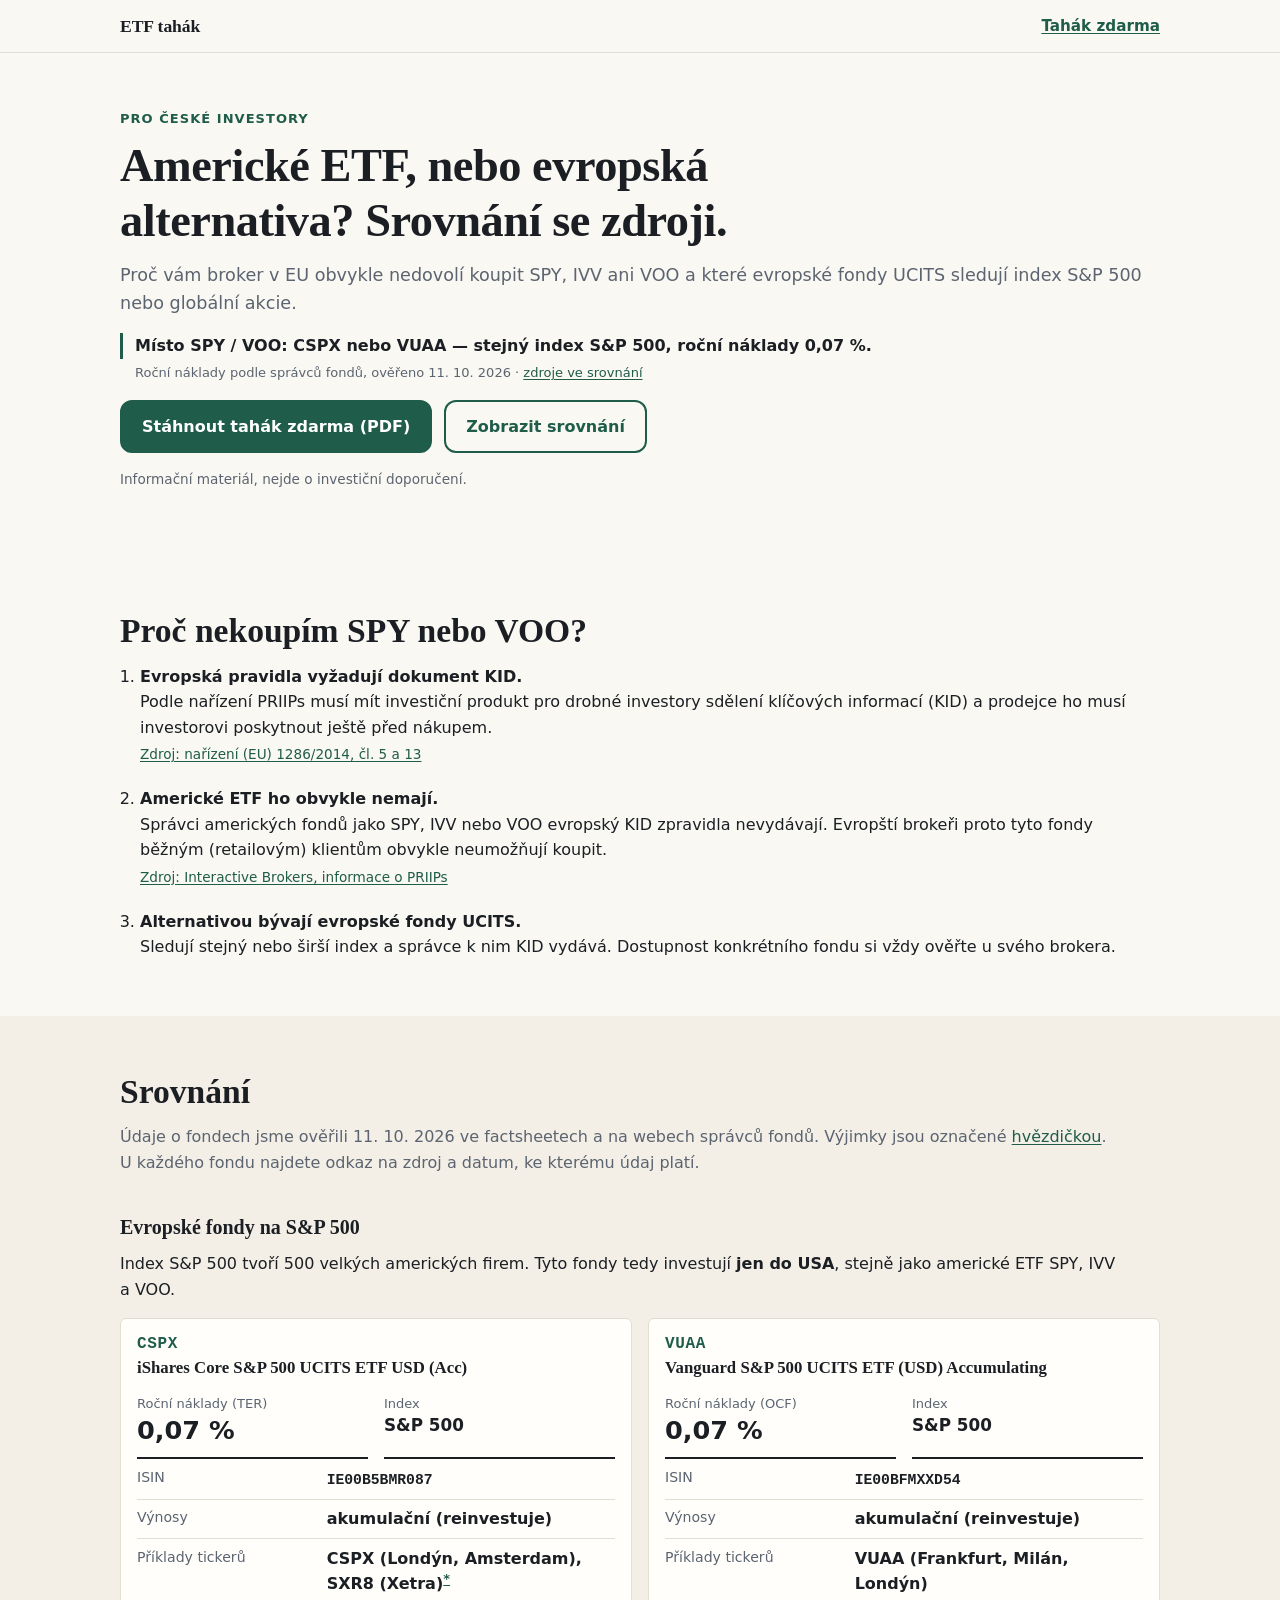
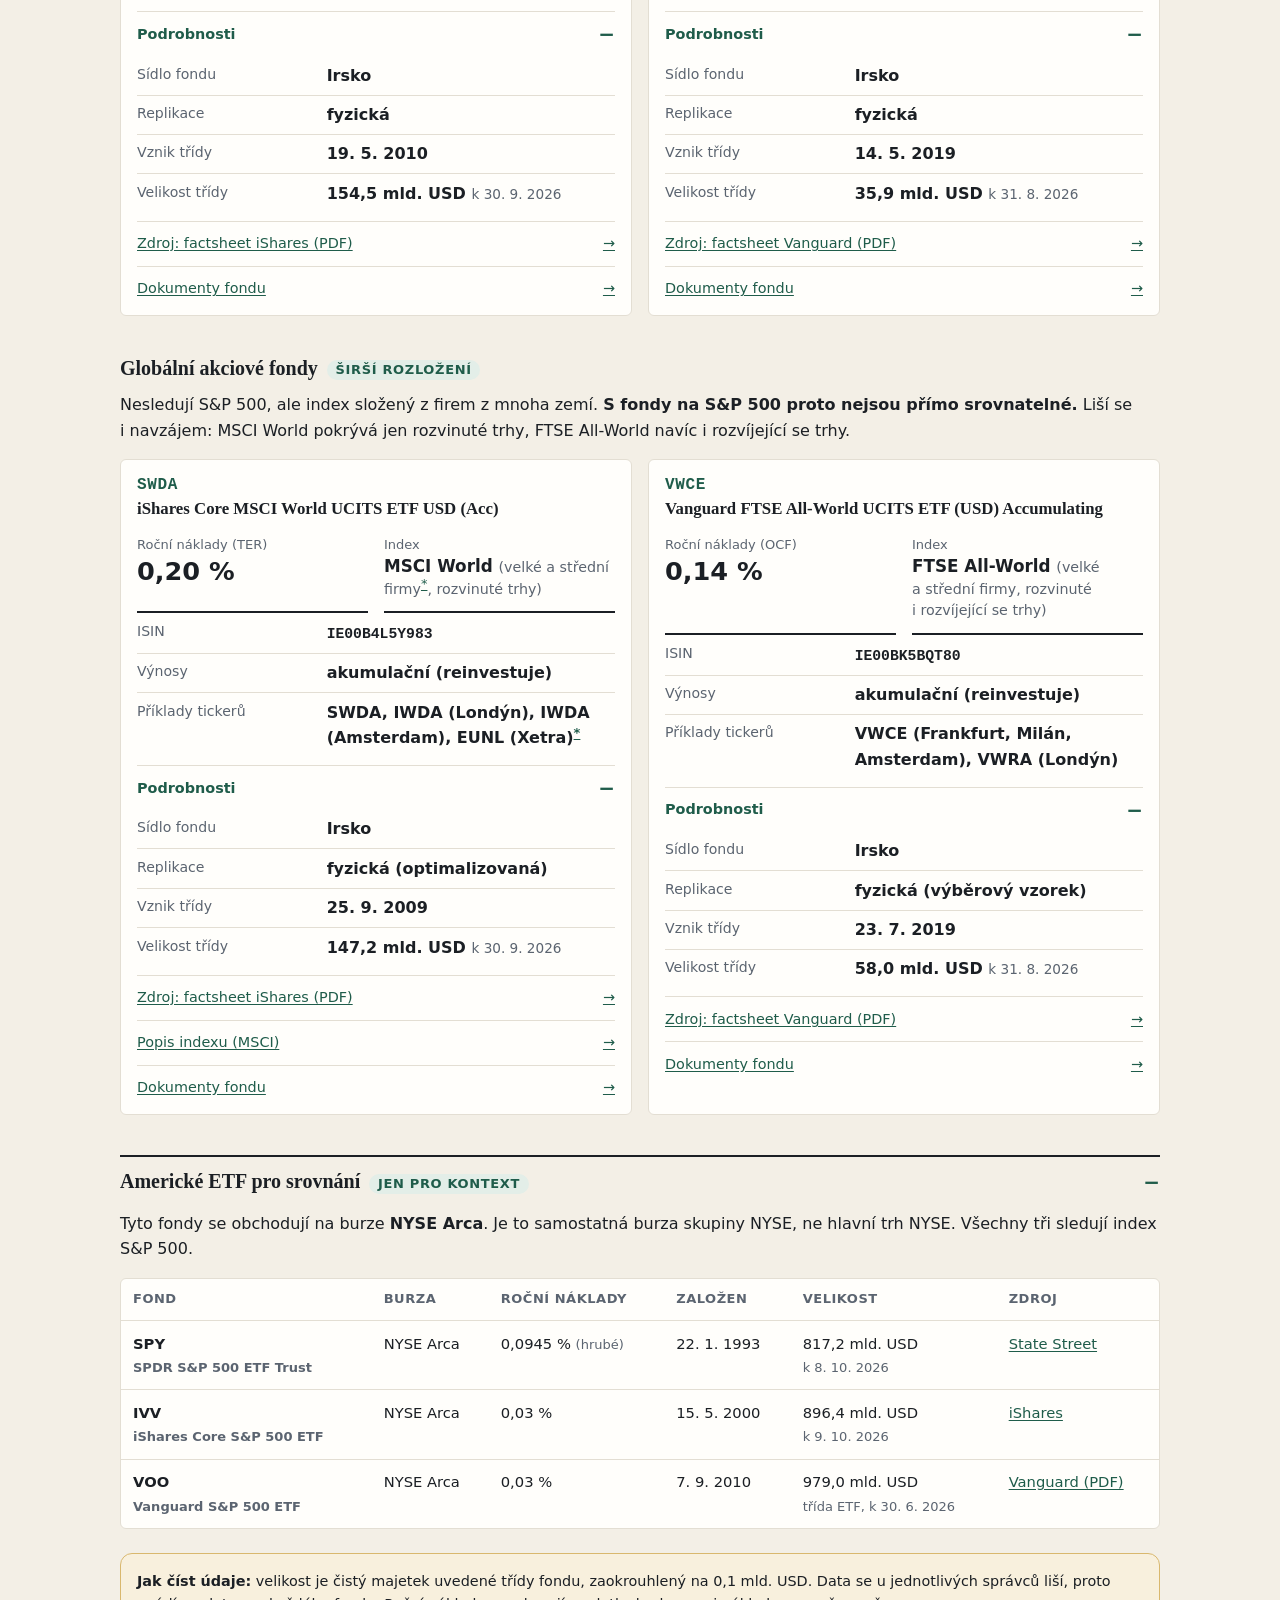
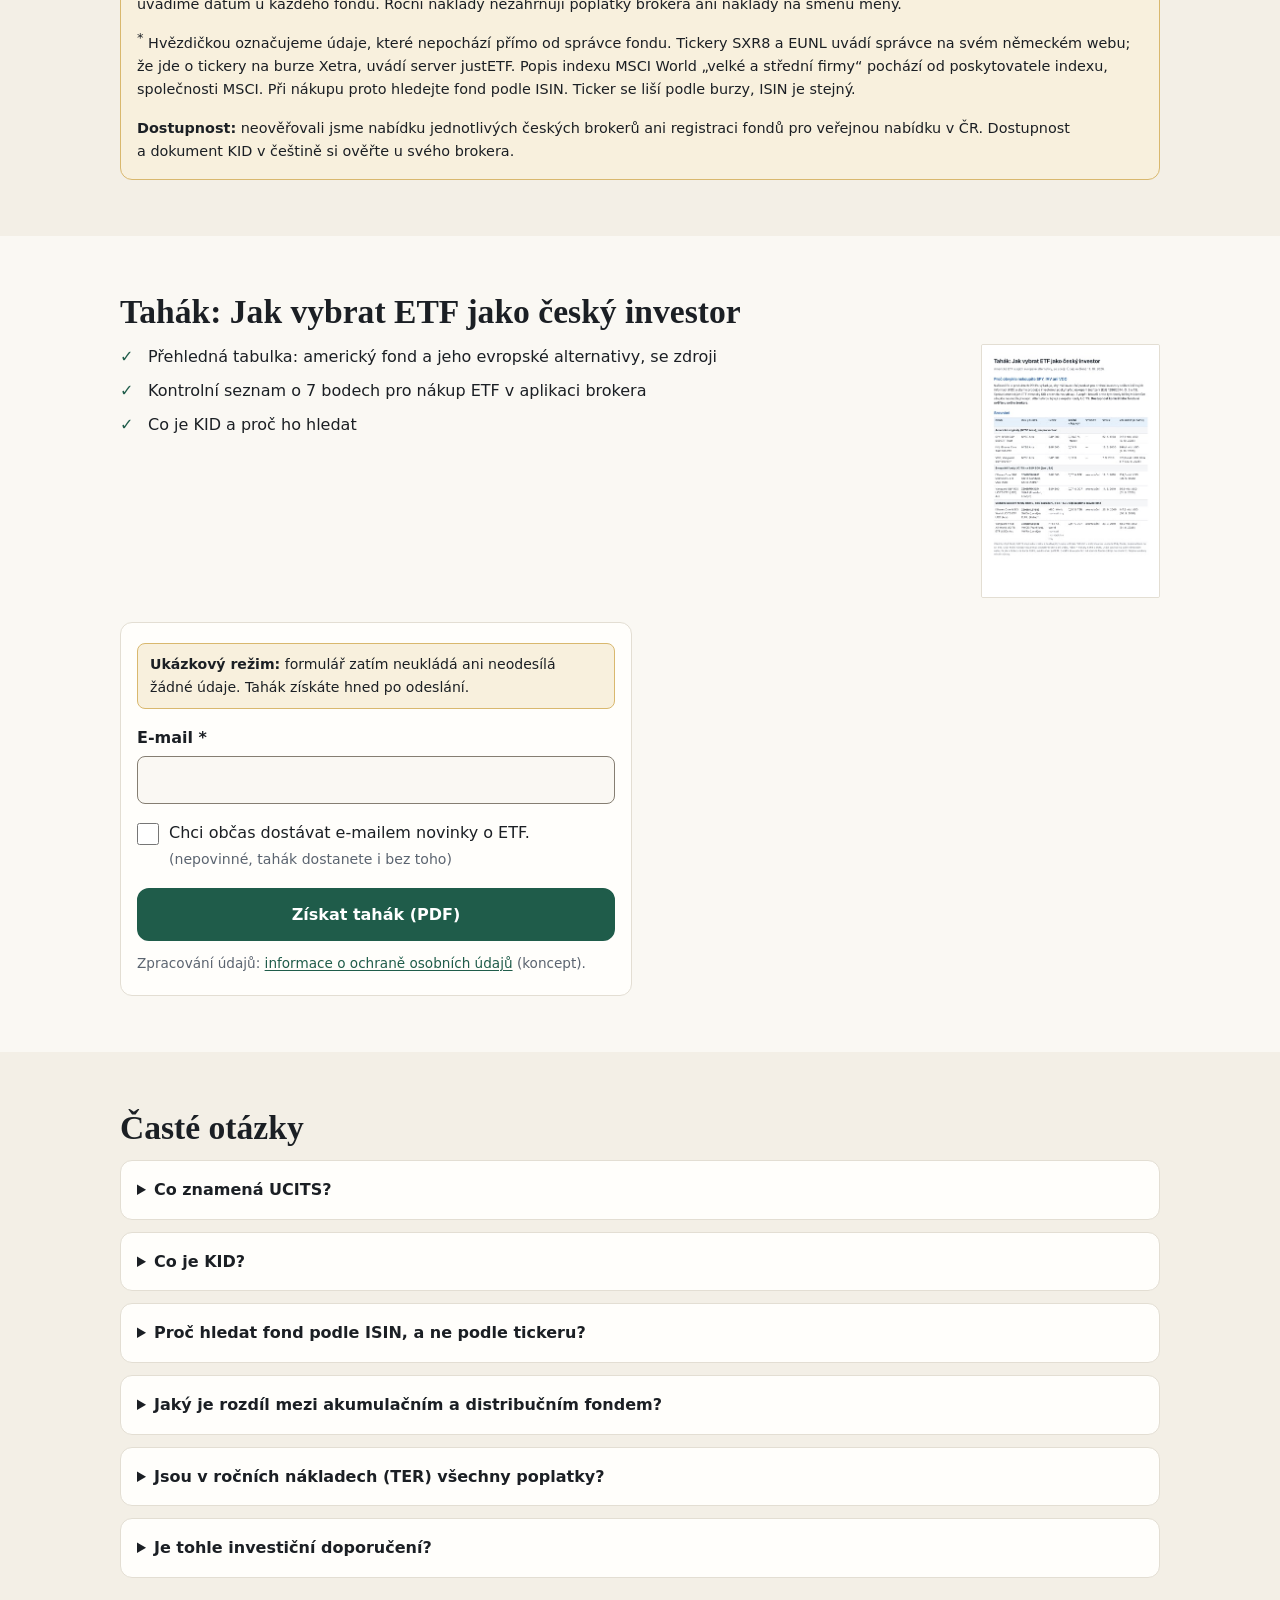
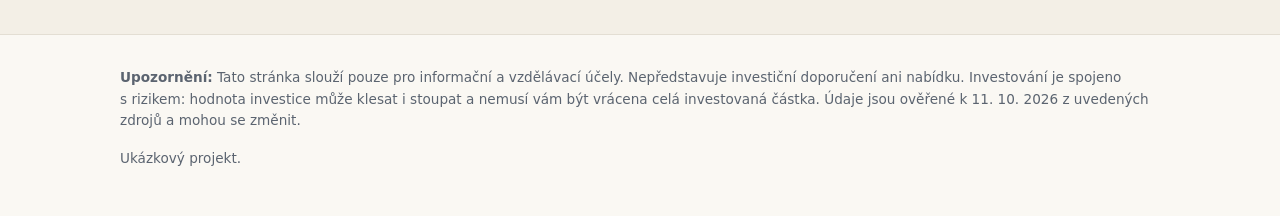
==== commit 0211d3b8: "fix: "globální akcie" wording for variant B and clearer fund coverage - Variant B headline: "S&P 500" ====
--- a/index.html
+++ b/index.html
@@ -4,7 +4,7 @@
   <meta charset="utf-8">
   <meta name="viewport" content="width=device-width, initial-scale=1, viewport-fit=cover">
   <title>Americké ETF, nebo evropská alternativa? | Srovnání pro české investory</title>
-  <meta name="description" content="Proč evropští brokeři obvykle nenabízejí SPY, IVV ani VOO a jaké evropské fondy UCITS sledují S&amp;P 500 nebo celý svět. Srovnání se zdroji a tahák v PDF zdarma.">
+  <meta name="description" content="Proč evropští brokeři obvykle nenabízejí SPY, IVV ani VOO a jaké evropské fondy UCITS sledují S&amp;P 500 nebo globální akcie. Srovnání se zdroji a tahák v PDF zdarma.">
   <!-- Draft: keep out of search engines until the privacy details are confirmed. -->
   <meta name="robots" content="noindex">
   <link rel="icon" href="data:,">
@@ -33,7 +33,7 @@
       <div class="wrap">
         <p class="eyebrow">Pro české investory</p>
         <h1 id="hero-title" data-variant="default">Americké ETF, nebo evropská alternativa? Srovnání se zdroji.</h1>
-        <p class="lead" id="hero-lead">Proč vám broker v&nbsp;EU obvykle nedovolí koupit SPY, IVV ani VOO a&nbsp;které evropské fondy UCITS sledují index S&amp;P&nbsp;500 nebo celý svět.</p>
+        <p class="lead" id="hero-lead">Proč vám broker v&nbsp;EU obvykle nedovolí koupit SPY, IVV ani VOO a&nbsp;které evropské fondy UCITS sledují index S&amp;P&nbsp;500 nebo globální akcie.</p>
         <p class="hero-teaser" id="hero-teaser">Místo SPY / VOO: CSPX nebo VUAA — stejný index S&amp;P&nbsp;500, roční náklady 0,07&nbsp;%.</p>
         <p class="hero-teaser-src">Roční náklady podle správců fondů, ověřeno 11.&nbsp;10.&nbsp;2026 · <a href="#srovnani">zdroje ve srovnání</a></p>
         <div class="hero-actions">
@@ -127,7 +127,7 @@
         </div>
 
         <!-- UCITS: global -->
-        <h3 class="group-title">Celosvětové fondy <span class="tag">širší rozložení</span></h3>
+        <h3 class="group-title">Globální akciové fondy <span class="tag">širší rozložení</span></h3>
         <p>Nesledují S&amp;P&nbsp;500, ale index složený z&nbsp;firem z&nbsp;mnoha zemí. <strong>S&nbsp;fondy na S&amp;P&nbsp;500 proto nejsou přímo srovnatelné.</strong> Liší se i&nbsp;navzájem: MSCI World pokrývá jen rozvinuté trhy, FTSE All-World navíc i&nbsp;rozvíjející se trhy.</p>
         <div class="cards">
           <article class="card" aria-labelledby="f-swda">
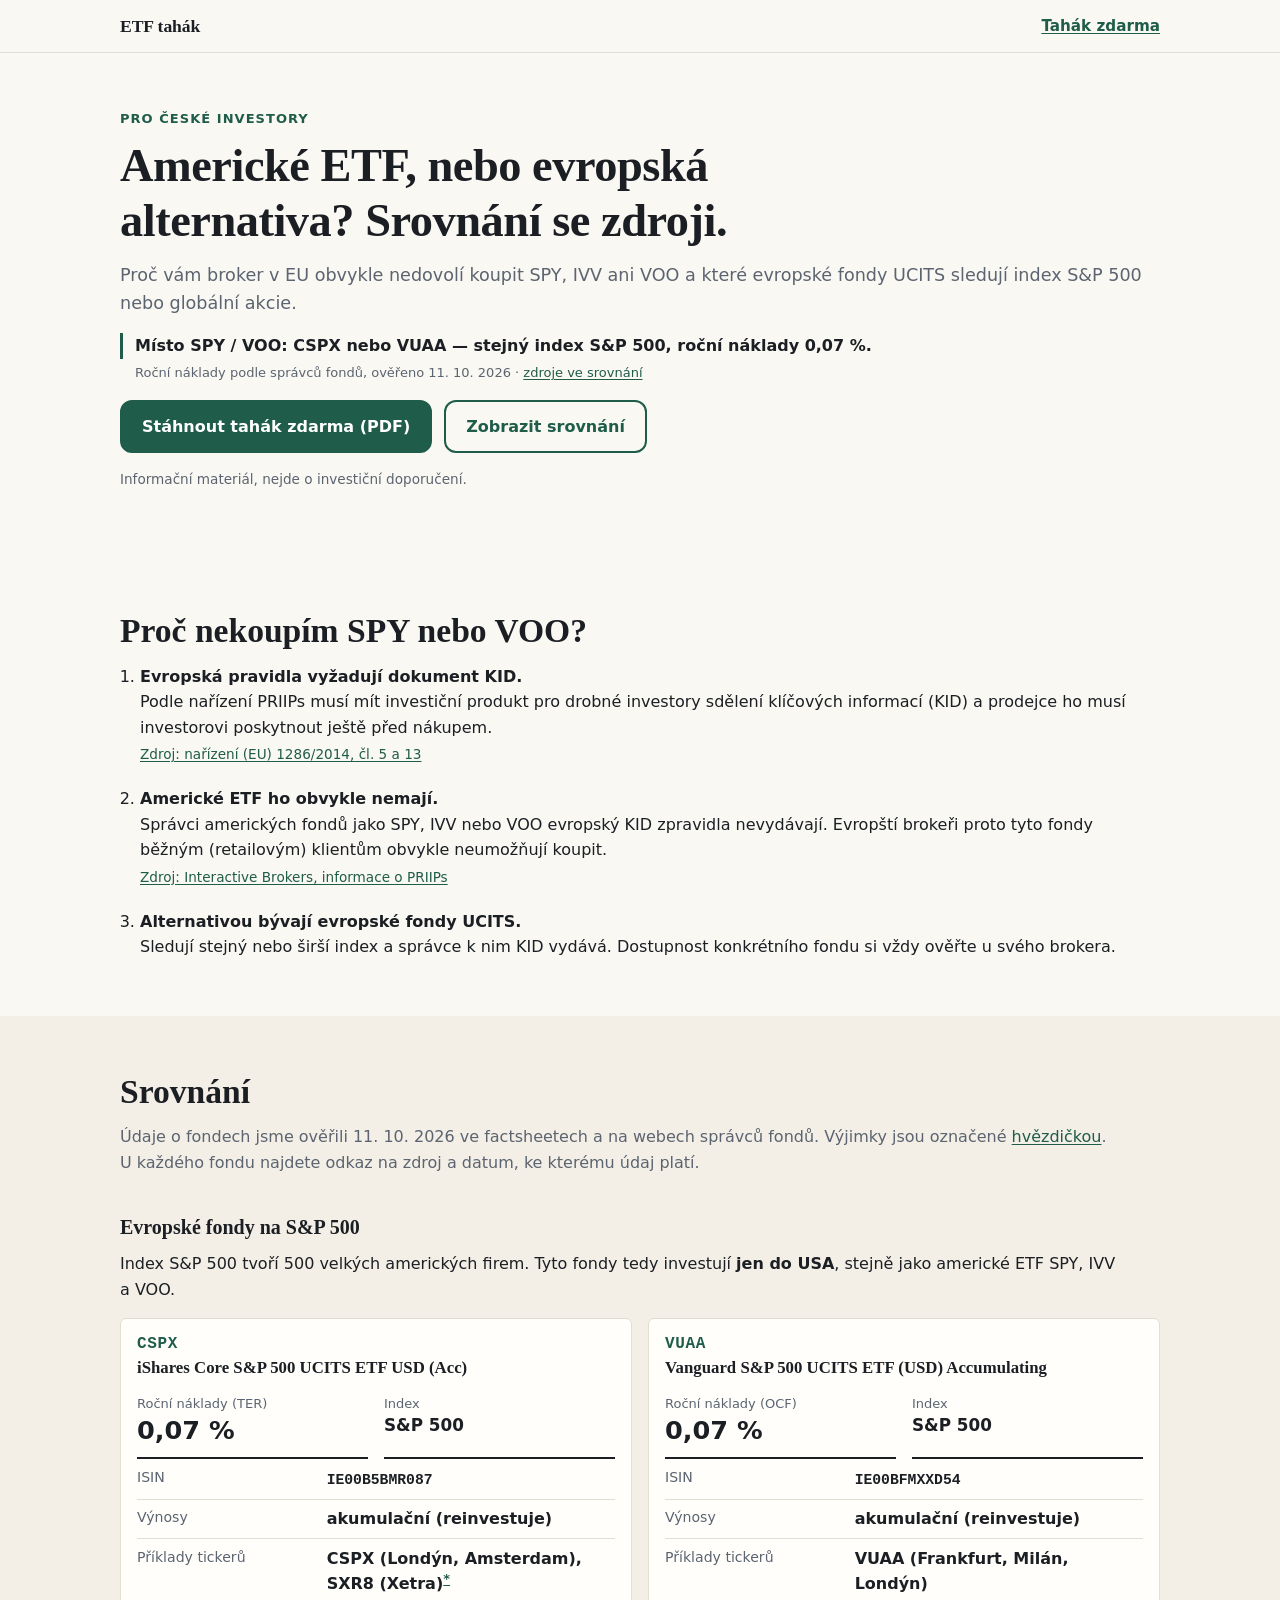
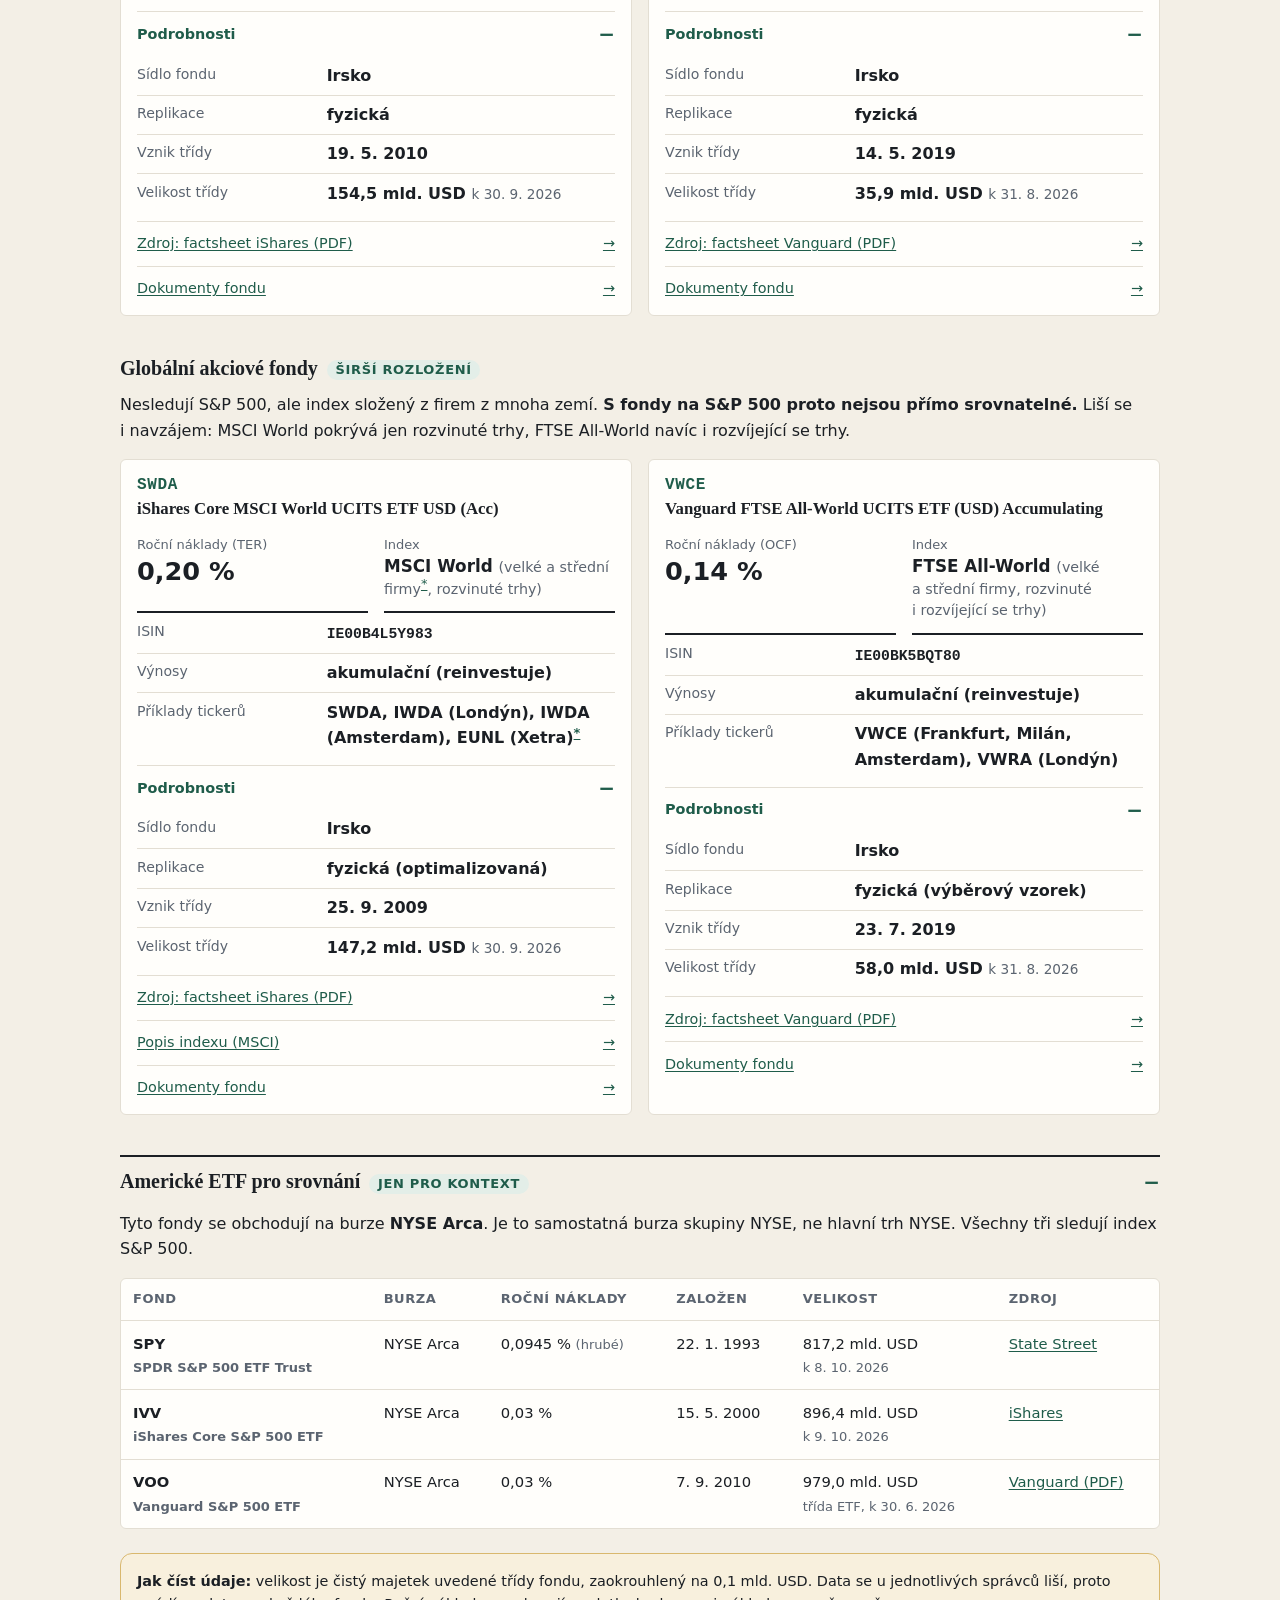
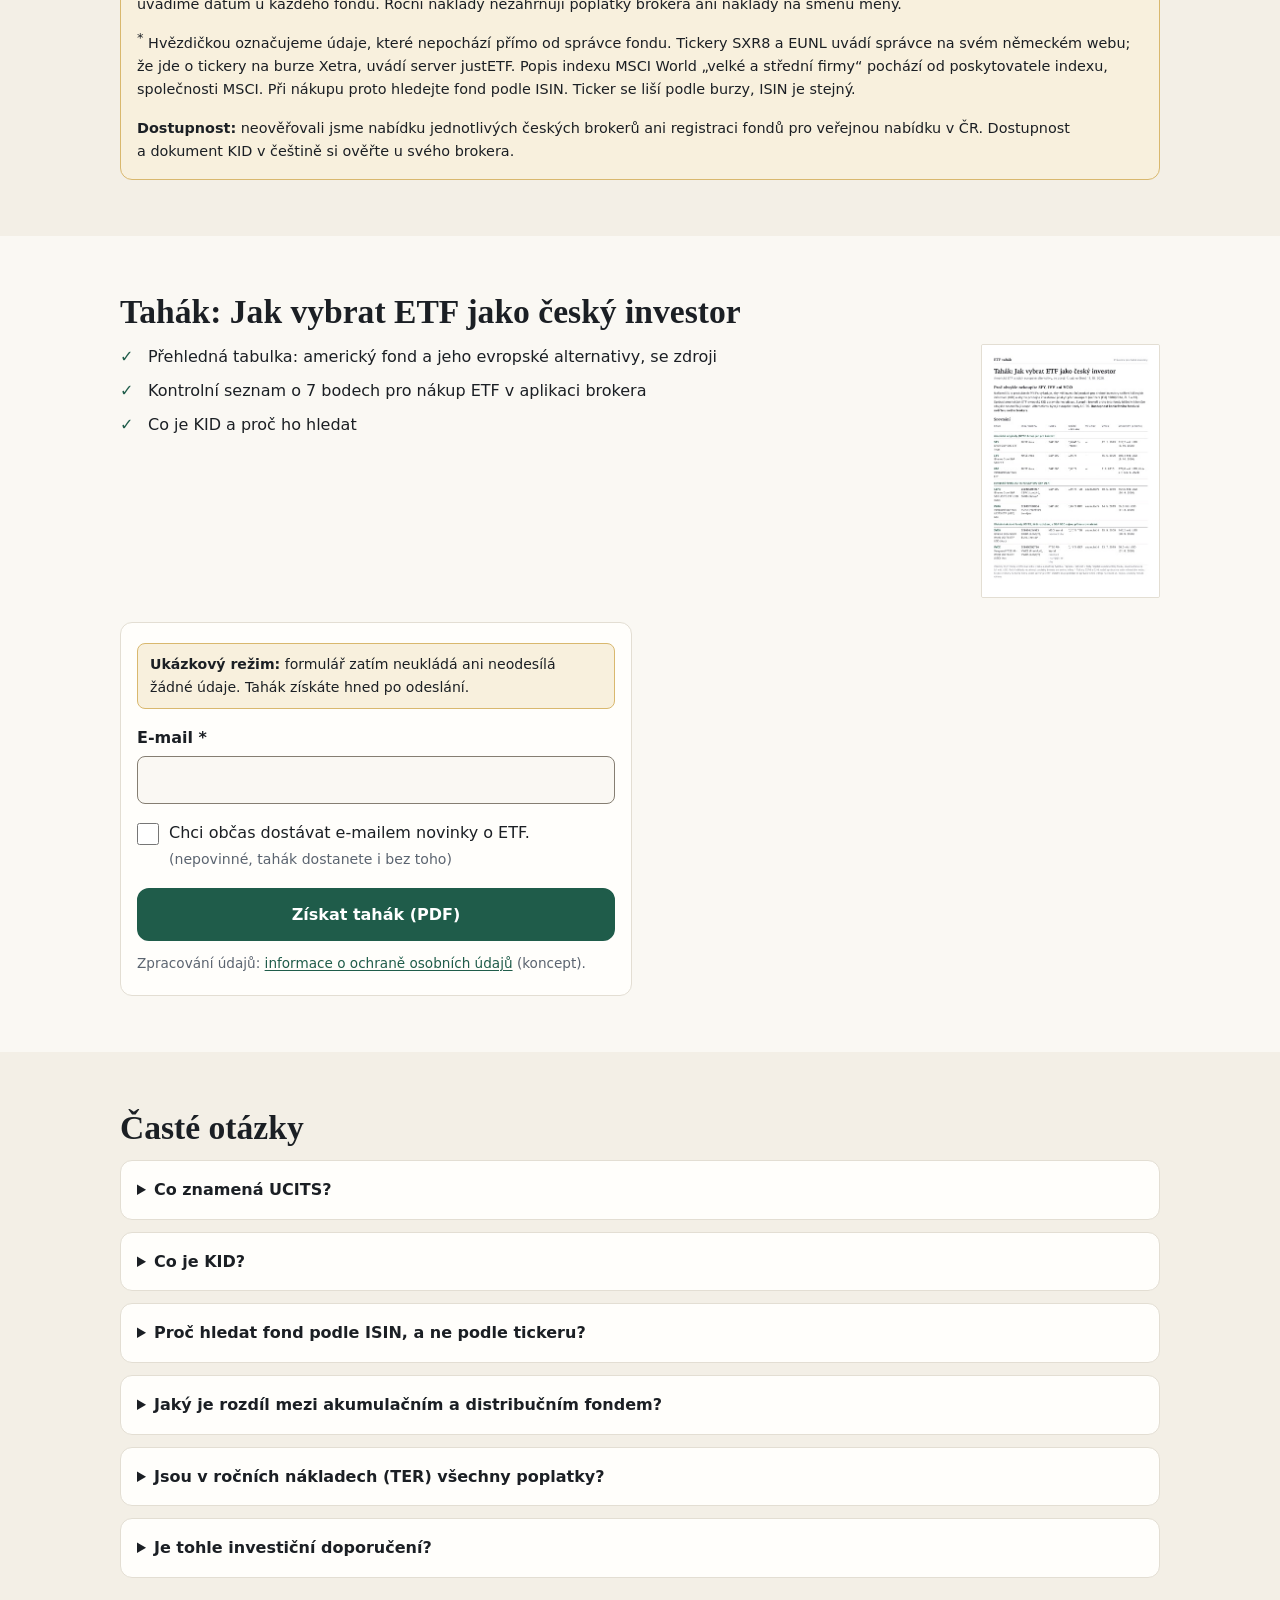
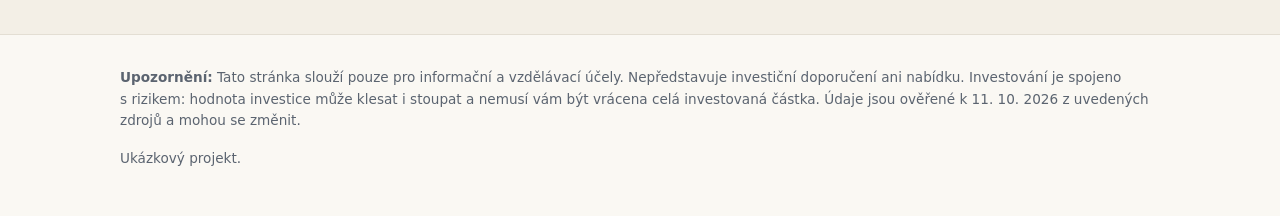
==== commit 6f2a599f: "fix: demo form cannot transmit e-mail; separate demo event from lead_success Found in the pre-submis" ====
--- a/index.html
+++ b/index.html
@@ -250,15 +250,18 @@
         </div>
         <!--
           Lead form. DEMO MODE: no data-netlify attribute, so Netlify registers
-          no form and stores nothing. To go live (only after the privacy page
-          is completed), see README "Going live": add data-netlify="true" and
-          set data-lead-mode="live".
+          no form and stores nothing. The controls sit in a fieldset that is
+          disabled in the HTML: without JavaScript nothing can be typed or
+          submitted, so no e-mail can leave the browser. assets/app.js enables
+          it. To go live (only after the privacy page is completed), see README
+          "Going live".
         -->
         <form id="lead-form" class="lead-form" name="lead" method="POST" action="/dekujeme.html"
               data-lead-mode="demo" netlify-honeypot="company" novalidate>
           <p class="demo-banner" data-demo-only>
             <strong>Ukázkový režim:</strong> formulář zatím neukládá ani neodesílá žádné údaje. Tahák získáte hned po odeslání.
           </p>
+          <fieldset class="lead-fields" id="lead-fields" disabled>
           <input type="hidden" name="form-name" value="lead">
           <p class="hp" aria-hidden="true">
             <label>Nevyplňujte <input name="company" tabindex="-1" autocomplete="off"></label>
@@ -289,6 +292,7 @@
           <input type="hidden" name="time_to_submit_ms">
 
           <button class="btn btn-primary btn-block" type="submit">Získat tahák (PDF)</button>
+          </fieldset>
           <p class="form-error" id="form-error" role="alert" hidden>Odeslání se nepovedlo. Zkontrolujte připojení a&nbsp;zkuste to prosím znovu.</p>
           <p class="form-note">Zpracování údajů: <a href="ochrana-udaju.html">informace o&nbsp;ochraně osobních údajů</a> (koncept).</p>
           <noscript><p class="form-note">Bez JavaScriptu formulář v&nbsp;ukázkovém režimu nefunguje. <a href="dekujeme.html">Tahák najdete zde.</a></p></noscript>
--- a/assets/styles.css
+++ b/assets/styles.css
@@ -283,6 +283,8 @@
   max-width: 32rem;
 }
 .lead-success:focus { outline: none; }
+/* Groups the form controls (disabled until app.js runs); no visual box. */
+.lead-fields { border: 0; margin: 0; padding: 0; min-width: 0; }
 .demo-banner {
   background: var(--warn-soft); border: 1px solid var(--warn-border);
   border-radius: 8px; padding: .6rem .75rem; font-size: .88rem;
@@ -303,7 +305,8 @@
 .field-error, .form-error { color: var(--error); font-size: .9rem; margin: .35rem 0 0; }
 .form-note { font-size: .85rem; color: var(--muted); margin: .75rem 0 0; }
 .btn-block { width: 100%; }
-.btn[disabled] { opacity: .6; cursor: progress; }
+.btn:disabled { opacity: .6; cursor: not-allowed; }
+.btn[aria-busy="true"] { cursor: progress; }
 .hp { position: absolute; left: -9999px; width: 1px; height: 1px; overflow: hidden; }
 
 /* Keep anchor targets clear of the sticky header */
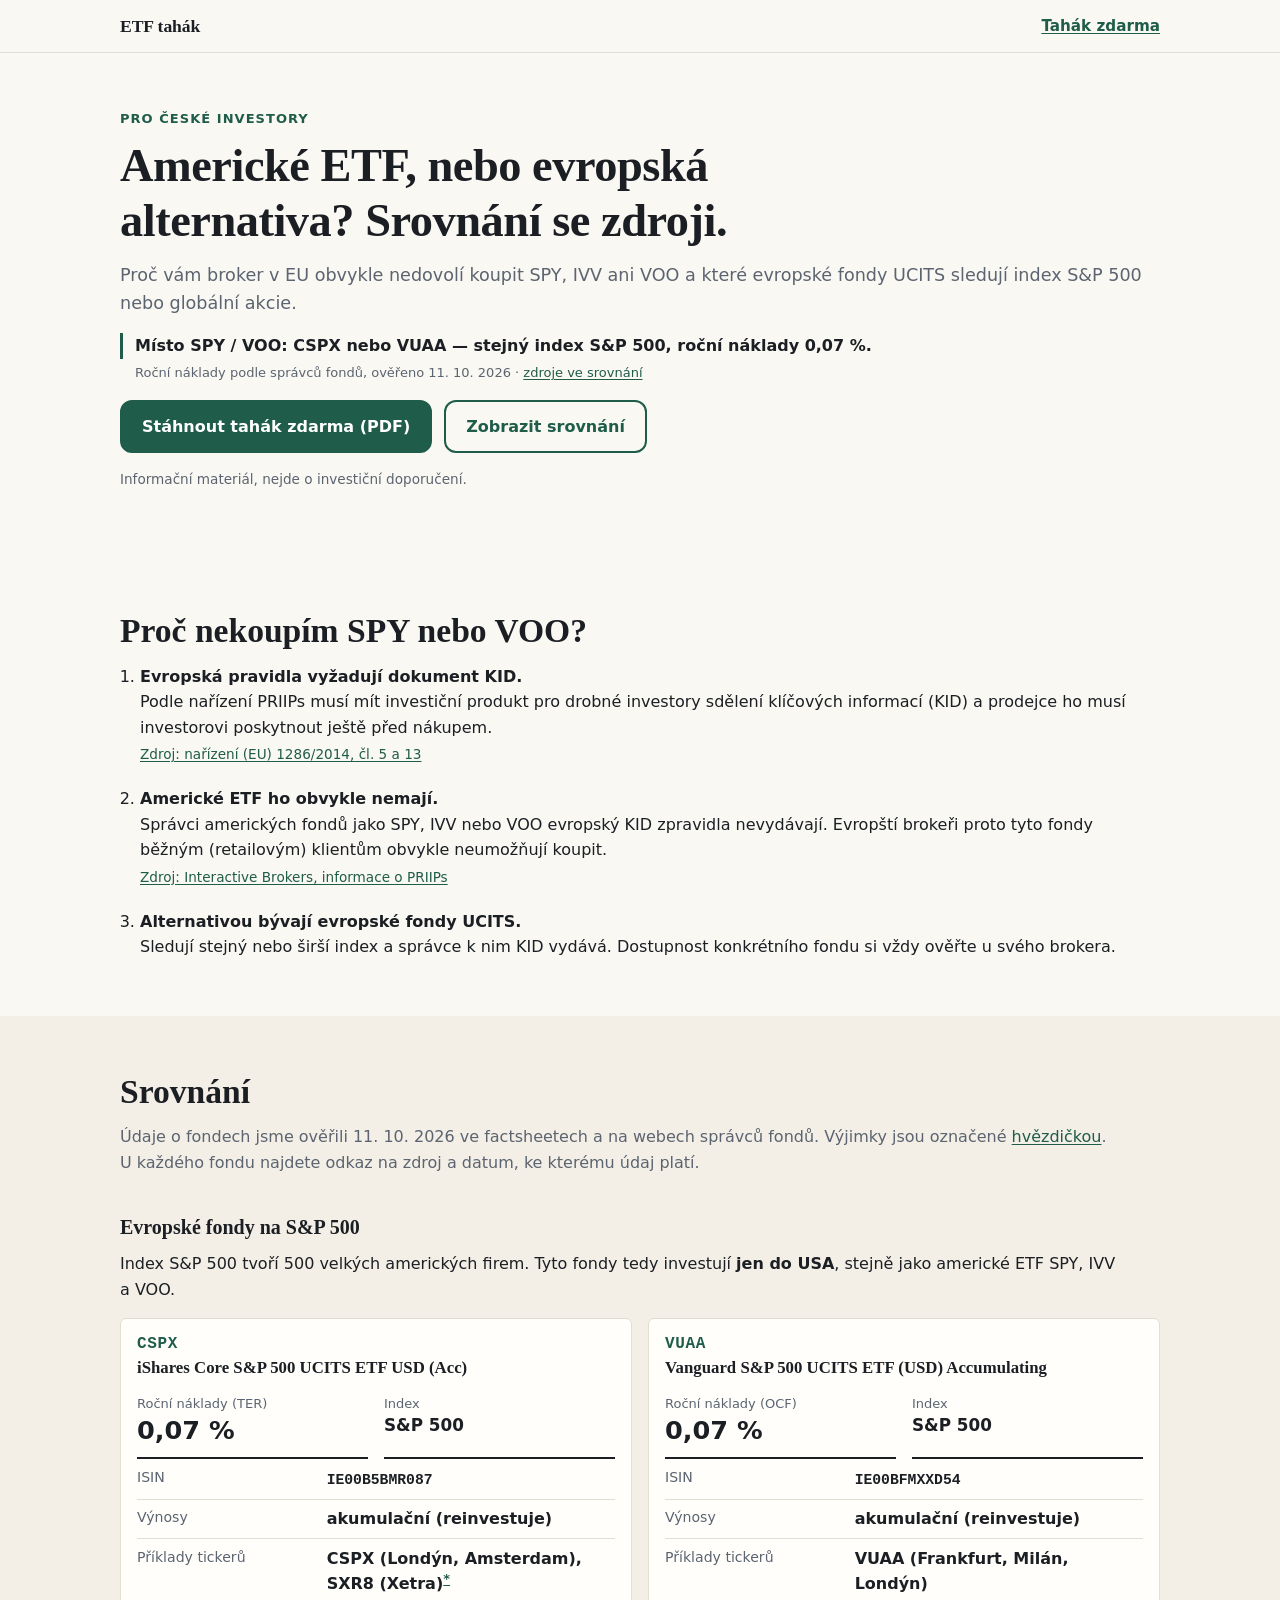
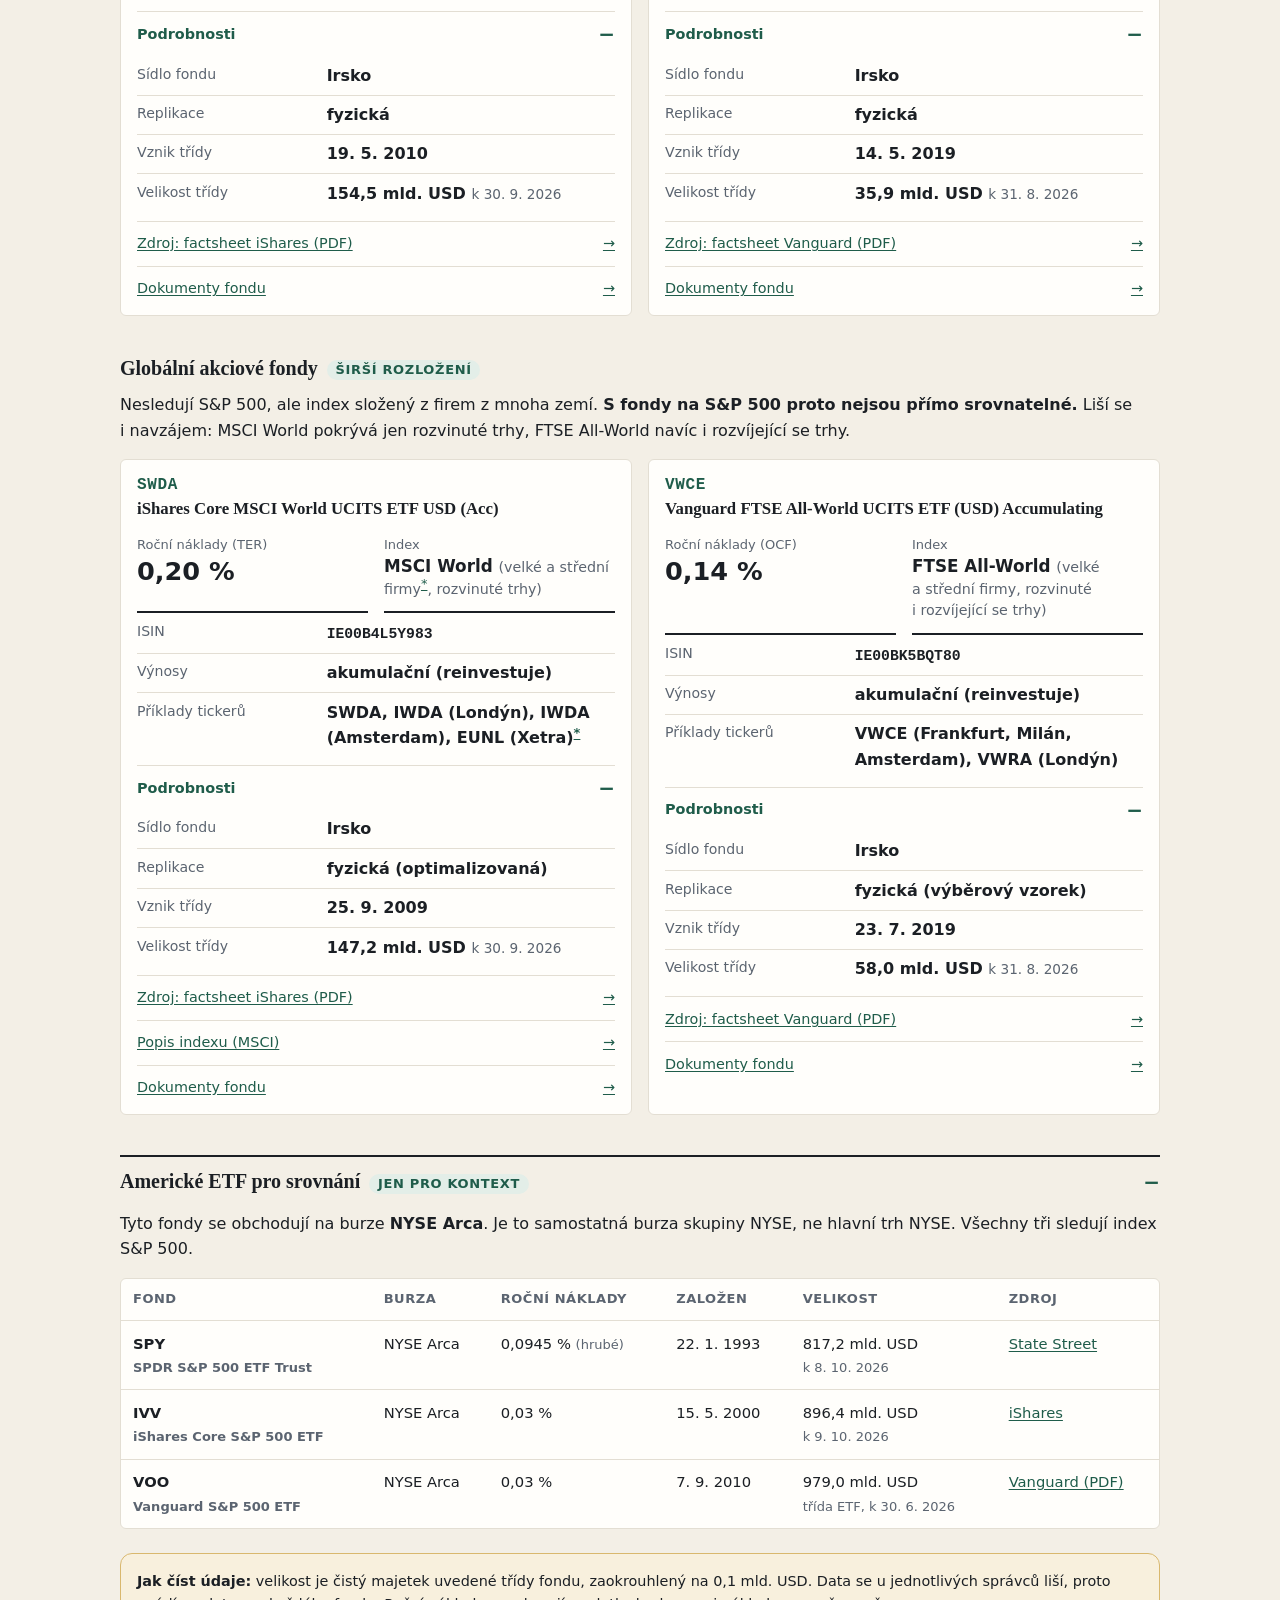
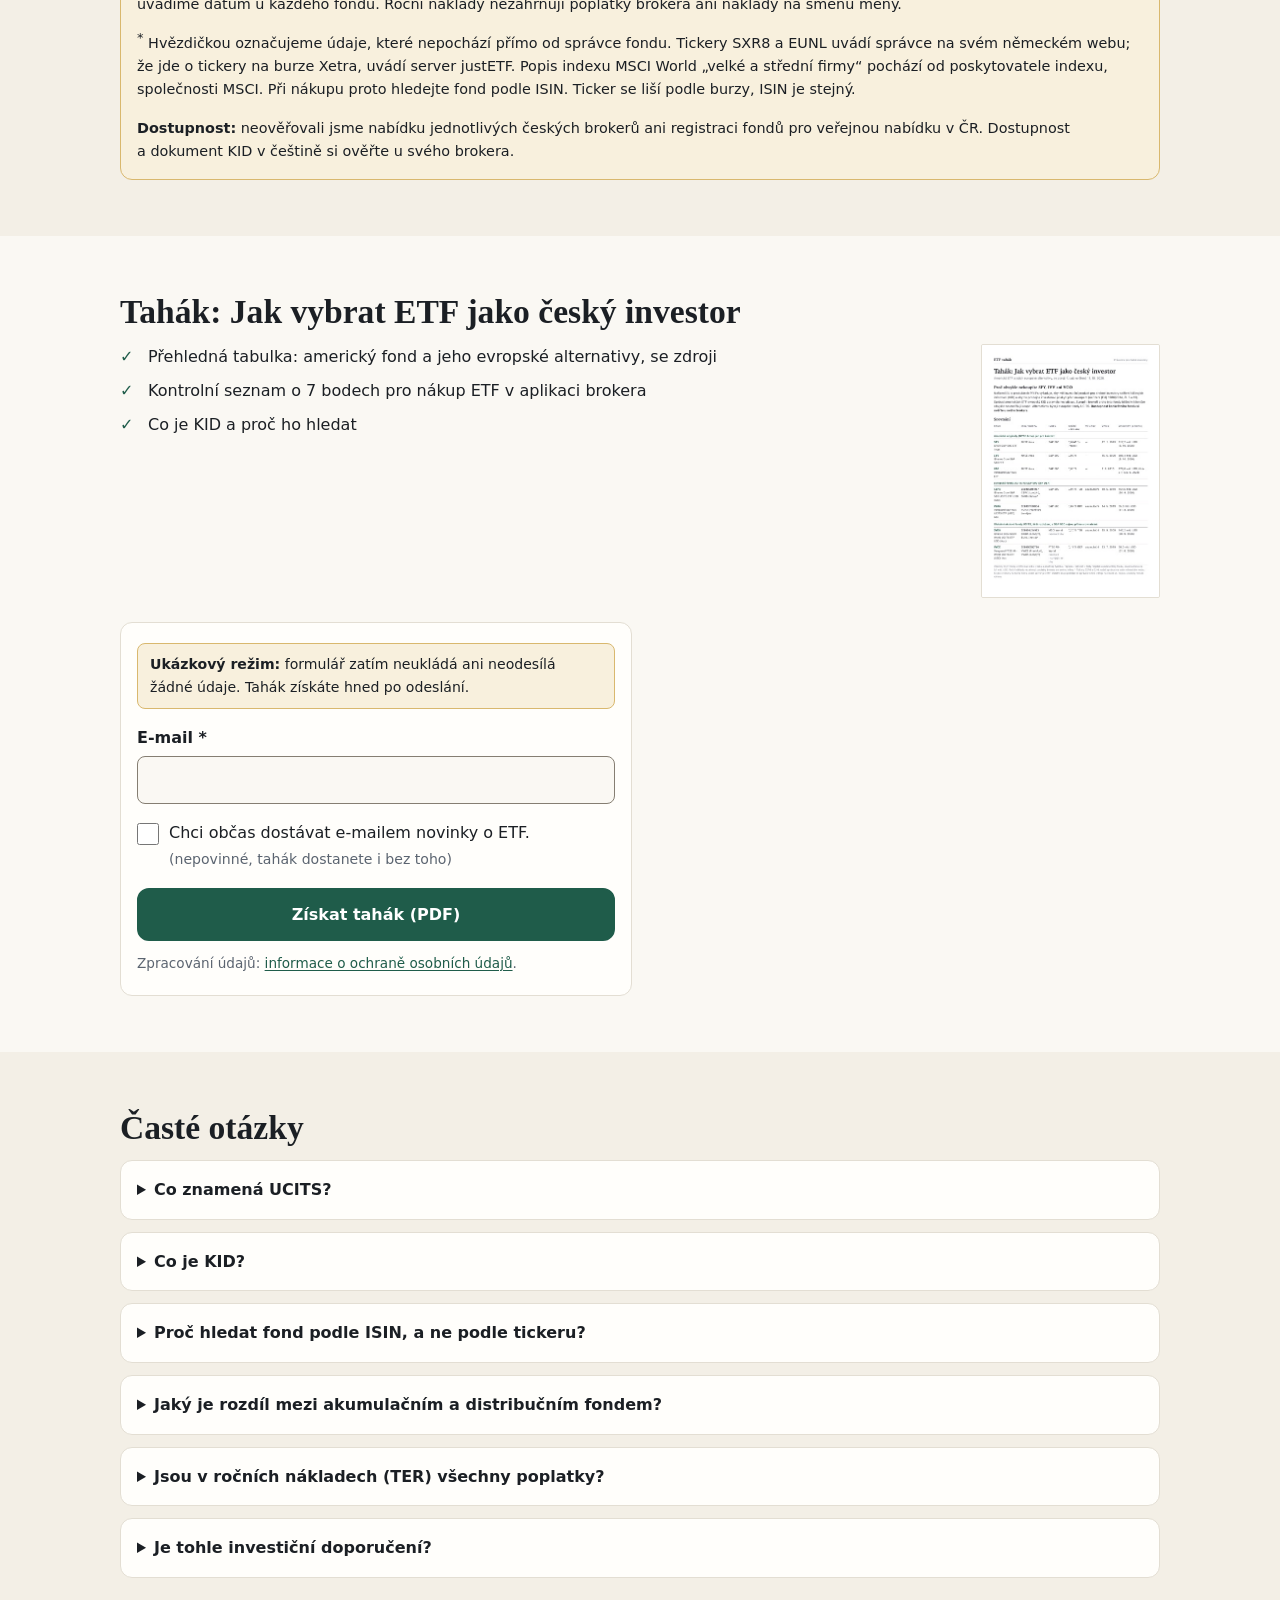
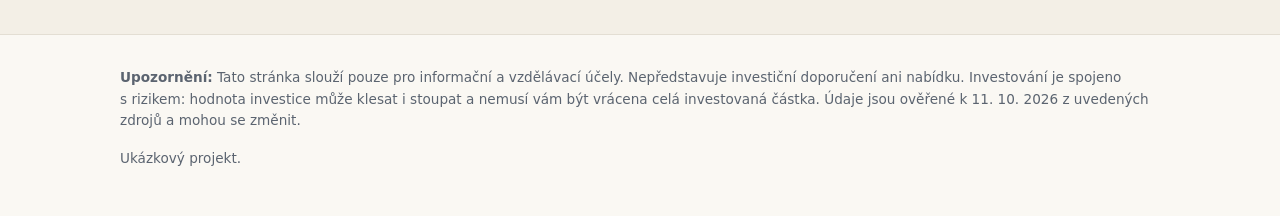
==== commit 9bcb2b99: "feat: verified demo privacy page; demo form keeps no e-mail - ochrana-udaju.html: the draft banner a" ====
--- a/index.html
+++ b/index.html
@@ -294,7 +294,7 @@
           <button class="btn btn-primary btn-block" type="submit">Získat tahák (PDF)</button>
           </fieldset>
           <p class="form-error" id="form-error" role="alert" hidden>Odeslání se nepovedlo. Zkontrolujte připojení a&nbsp;zkuste to prosím znovu.</p>
-          <p class="form-note">Zpracování údajů: <a href="ochrana-udaju.html">informace o&nbsp;ochraně osobních údajů</a> (koncept).</p>
+          <p class="form-note">Zpracování údajů: <a href="ochrana-udaju.html">informace o&nbsp;ochraně osobních údajů</a>.</p>
           <noscript><p class="form-note">Bez JavaScriptu formulář v&nbsp;ukázkovém režimu nefunguje. <a href="dekujeme.html">Tahák najdete zde.</a></p></noscript>
         </form>
 
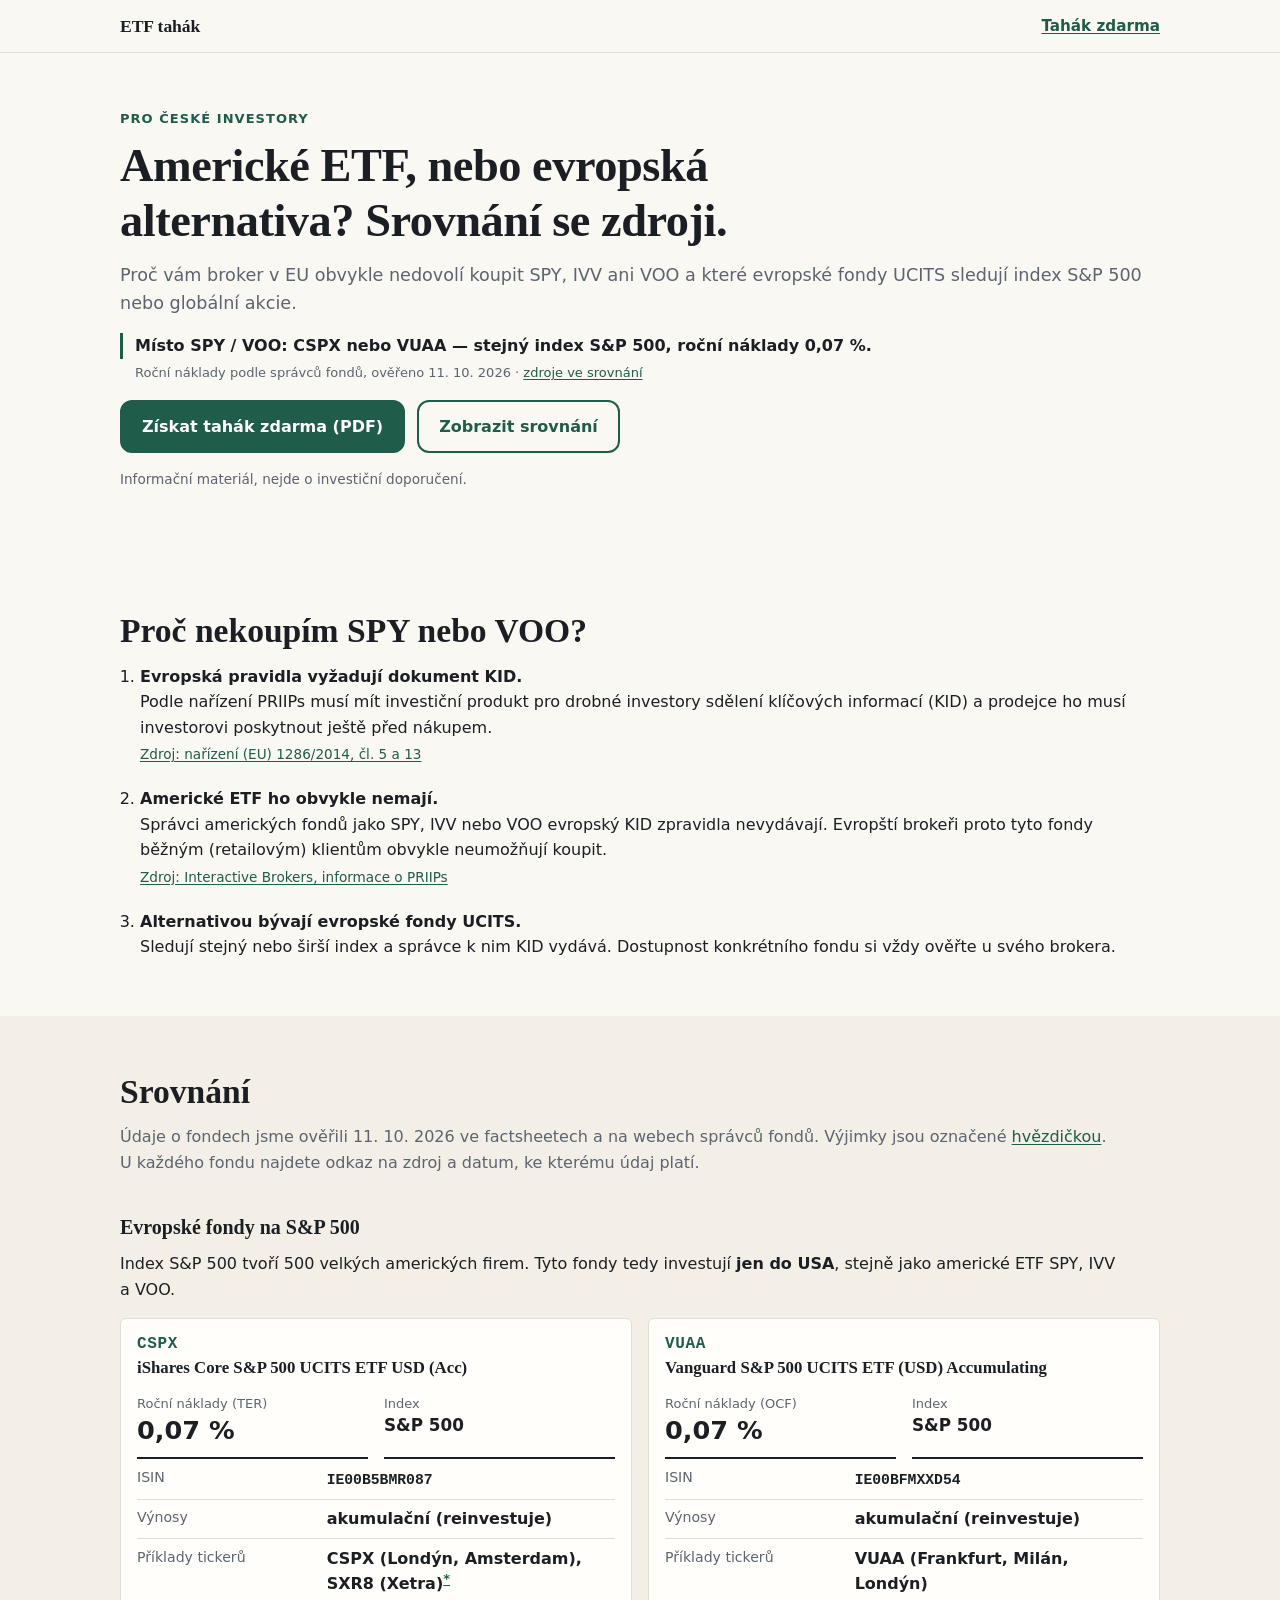
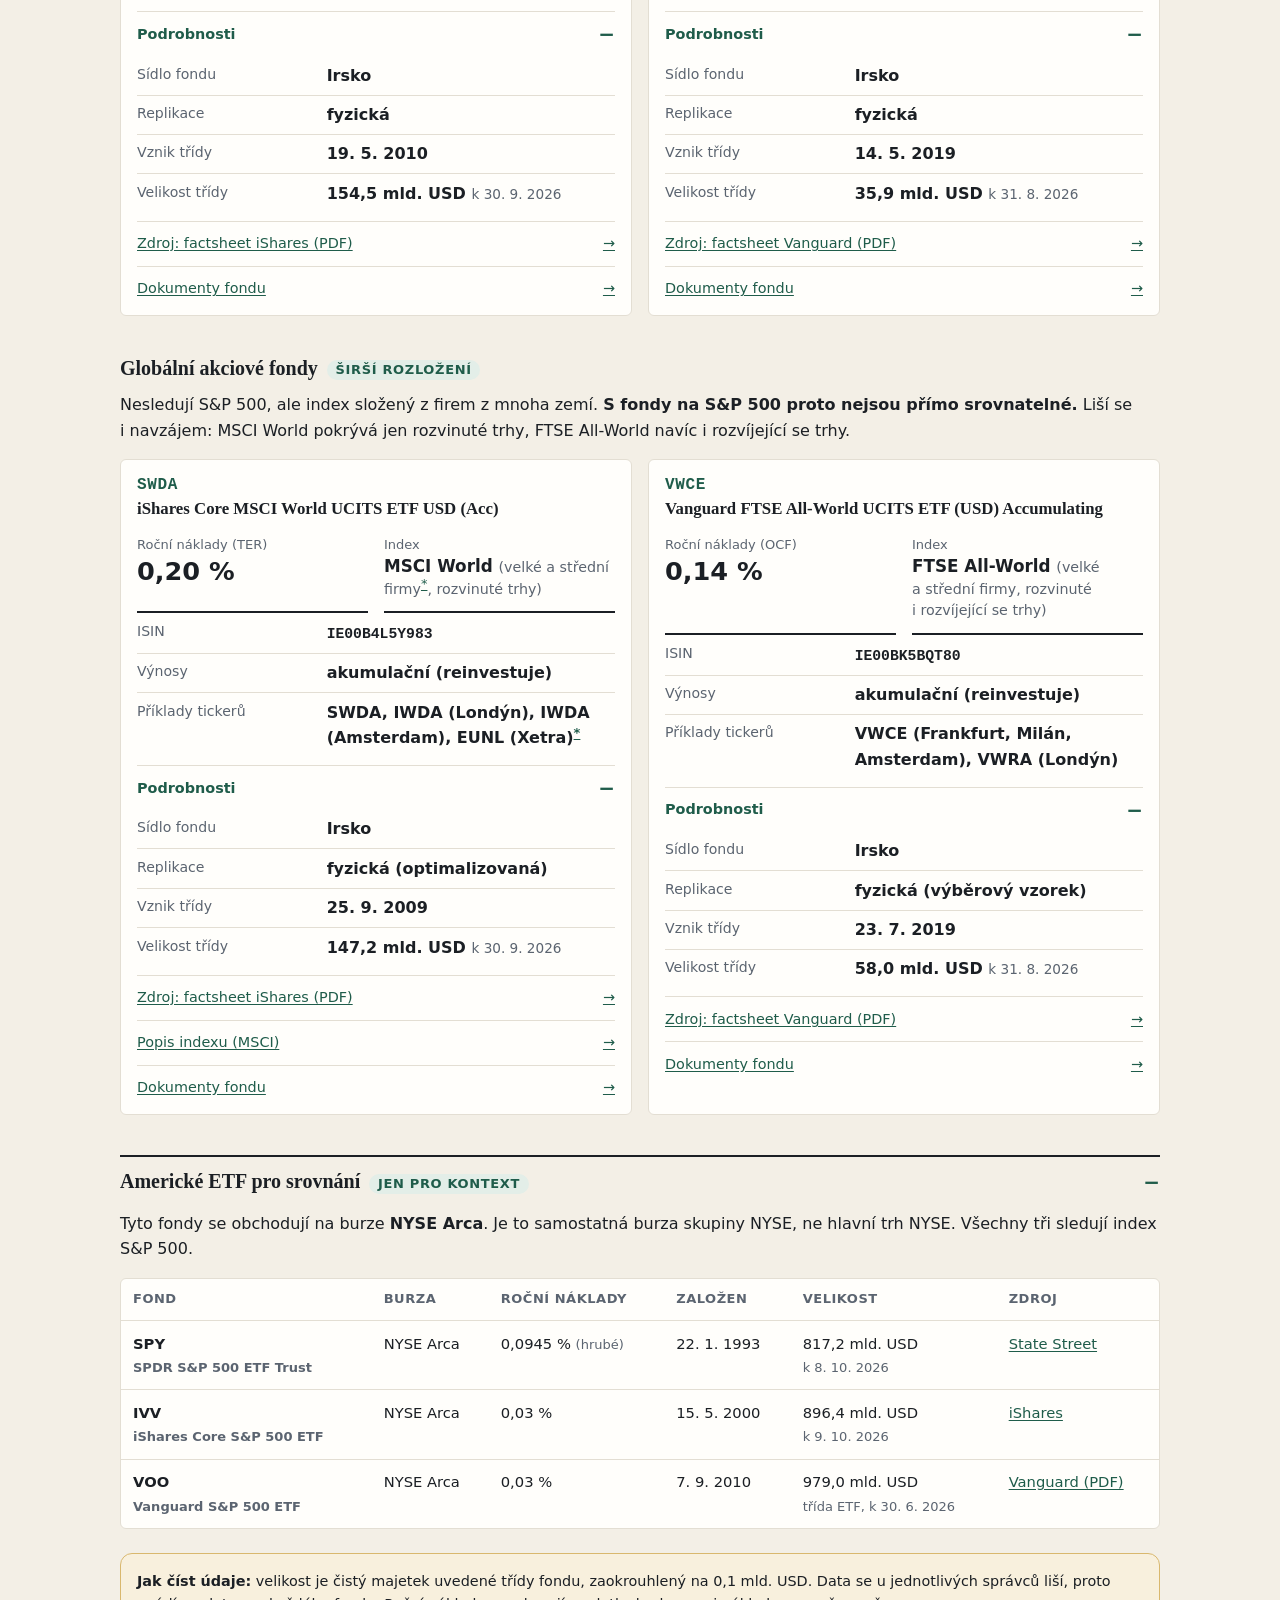
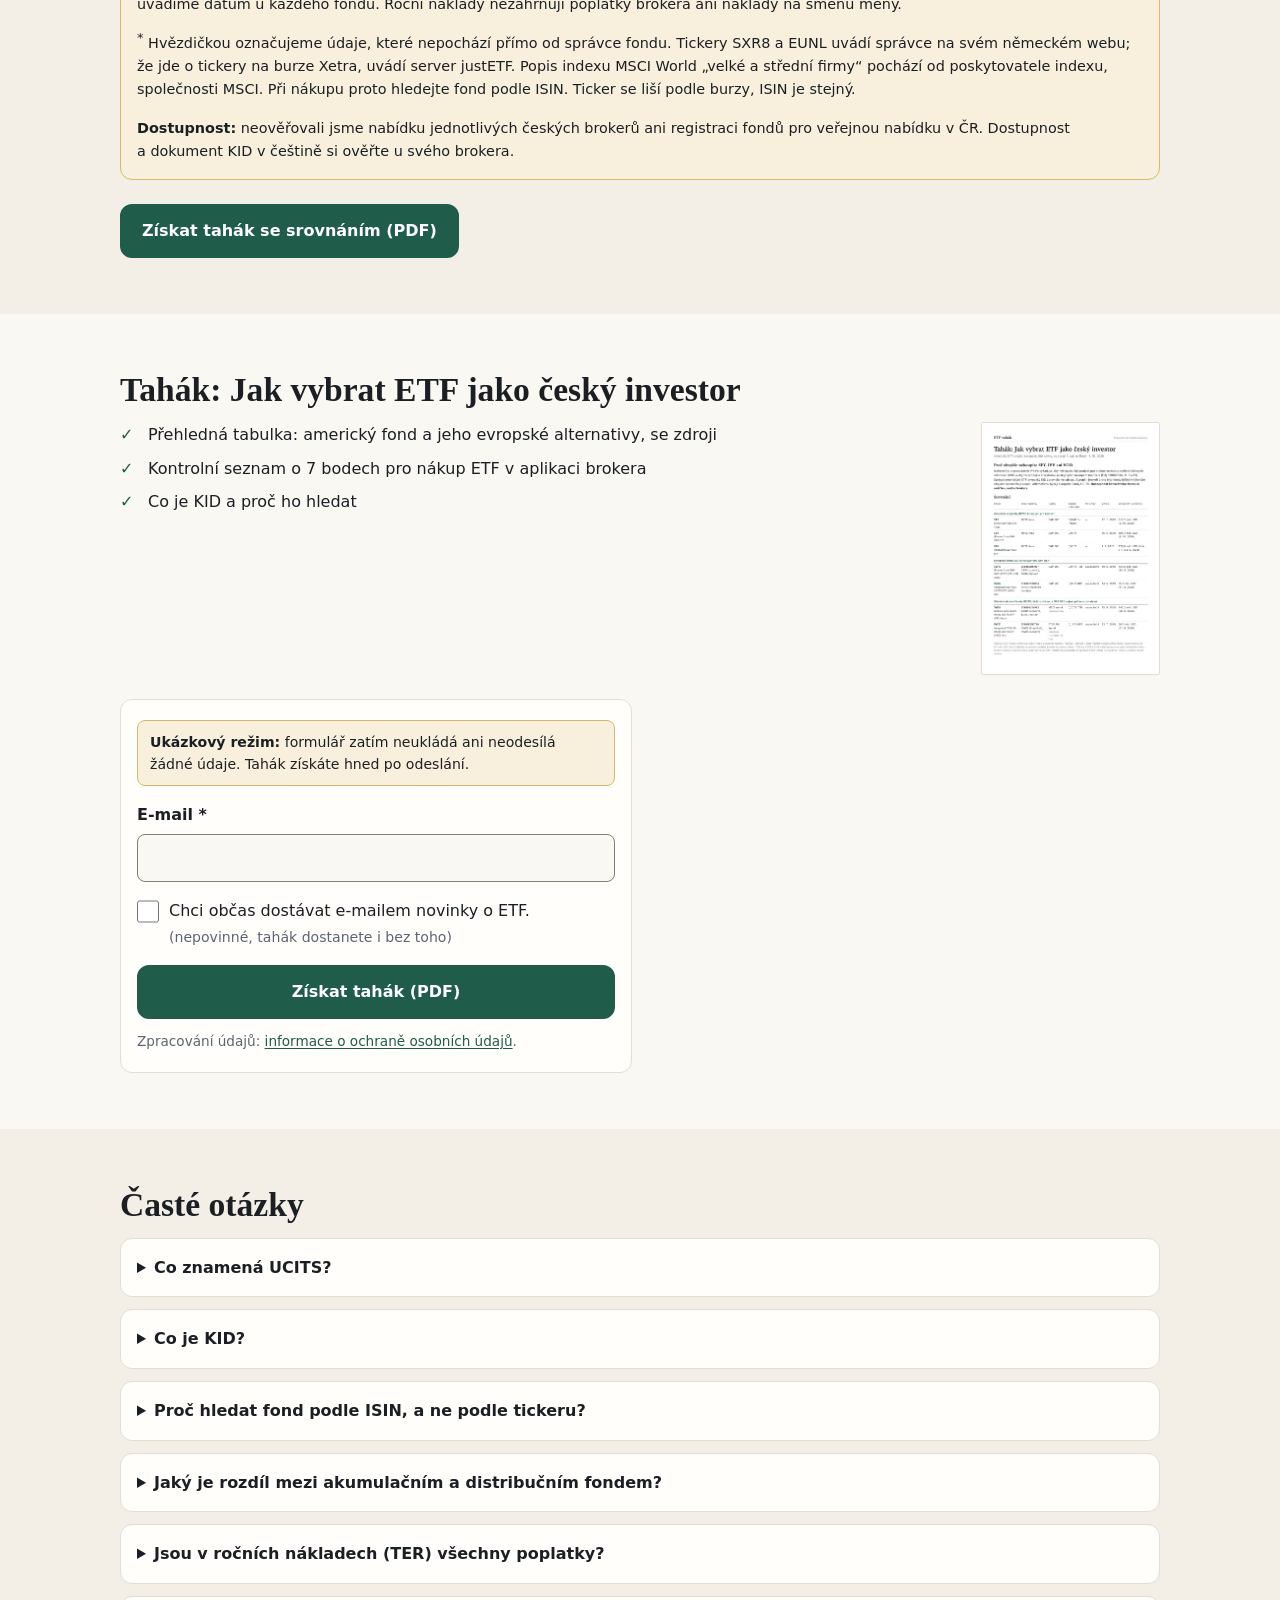
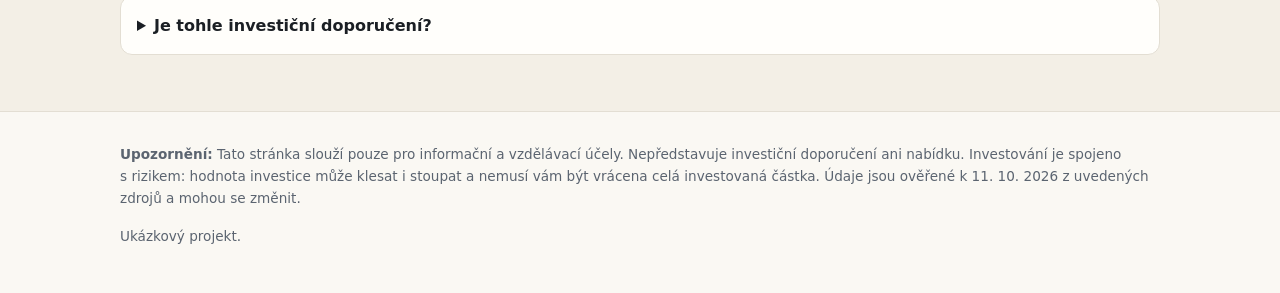
==== commit ac4a8ece: "feat: CTA after the comparison, clearer hero CTA, README for submission - index.html: CTA "Získat ta" ====
--- a/index.html
+++ b/index.html
@@ -37,7 +37,7 @@
         <p class="hero-teaser" id="hero-teaser">Místo SPY / VOO: CSPX nebo VUAA — stejný index S&amp;P&nbsp;500, roční náklady 0,07&nbsp;%.</p>
         <p class="hero-teaser-src">Roční náklady podle správců fondů, ověřeno 11.&nbsp;10.&nbsp;2026 · <a href="#srovnani">zdroje ve srovnání</a></p>
         <div class="hero-actions">
-          <a class="btn btn-primary" href="#tahak" data-track="cta_click">Stáhnout tahák zdarma (PDF)</a>
+          <a class="btn btn-primary" href="#tahak" data-track="cta_click">Získat tahák zdarma (PDF)</a>
           <a class="btn btn-ghost" href="#srovnani" data-track="compare_click">Zobrazit srovnání</a>
         </div>
         <p class="disclaimer-inline">Informační materiál, nejde o&nbsp;investiční doporučení.</p>
@@ -232,6 +232,9 @@
           <p id="pozn-vyjimky"><sup>*</sup> Hvězdičkou označujeme údaje, které nepochází přímo od správce fondu. Tickery SXR8 a&nbsp;EUNL uvádí správce na svém německém webu; že jde o&nbsp;tickery na burze Xetra, uvádí server justETF. Popis indexu MSCI World „velké a&nbsp;střední firmy“ pochází od poskytovatele indexu, společnosti MSCI. Při nákupu proto hledejte fond podle ISIN. Ticker se liší podle burzy, ISIN je stejný.</p>
           <p><strong>Dostupnost:</strong> neověřovali jsme nabídku jednotlivých českých brokerů ani registraci fondů pro veřejnou nabídku v&nbsp;ČR. Dostupnost a&nbsp;dokument KID v&nbsp;češtině si ověřte u&nbsp;svého brokera.</p>
         </div>
+
+        <!-- After the comparison: the next step is the PDF, which contains this comparison. -->
+        <p class="section-cta"><a class="btn btn-primary" href="#tahak" data-track="compare_cta_click">Získat tahák se srovnáním (PDF)</a></p>
       </div>
     </section>
 
--- a/assets/styles.css
+++ b/assets/styles.css
@@ -139,6 +139,10 @@
 .btn-primary { background: var(--accent); color: var(--accent-text); }
 .btn-ghost { background: transparent; color: var(--accent); }
 .disclaimer-inline { font-size: .85rem; color: var(--muted); margin-bottom: 0; }
+/* CTA at the end of a section (after the comparison). Full width on phones. */
+.section-cta { margin: var(--space-l) 0 0; }
+.section-cta .btn { width: 100%; }
+@media (min-width: 40rem) { .section-cta .btn { width: auto; } }
 /* Hero teaser: the ad's promise answered with sourced numbers. */
 .hero-teaser {
   margin: var(--space-m) 0 .25rem; padding-left: var(--space-s);
